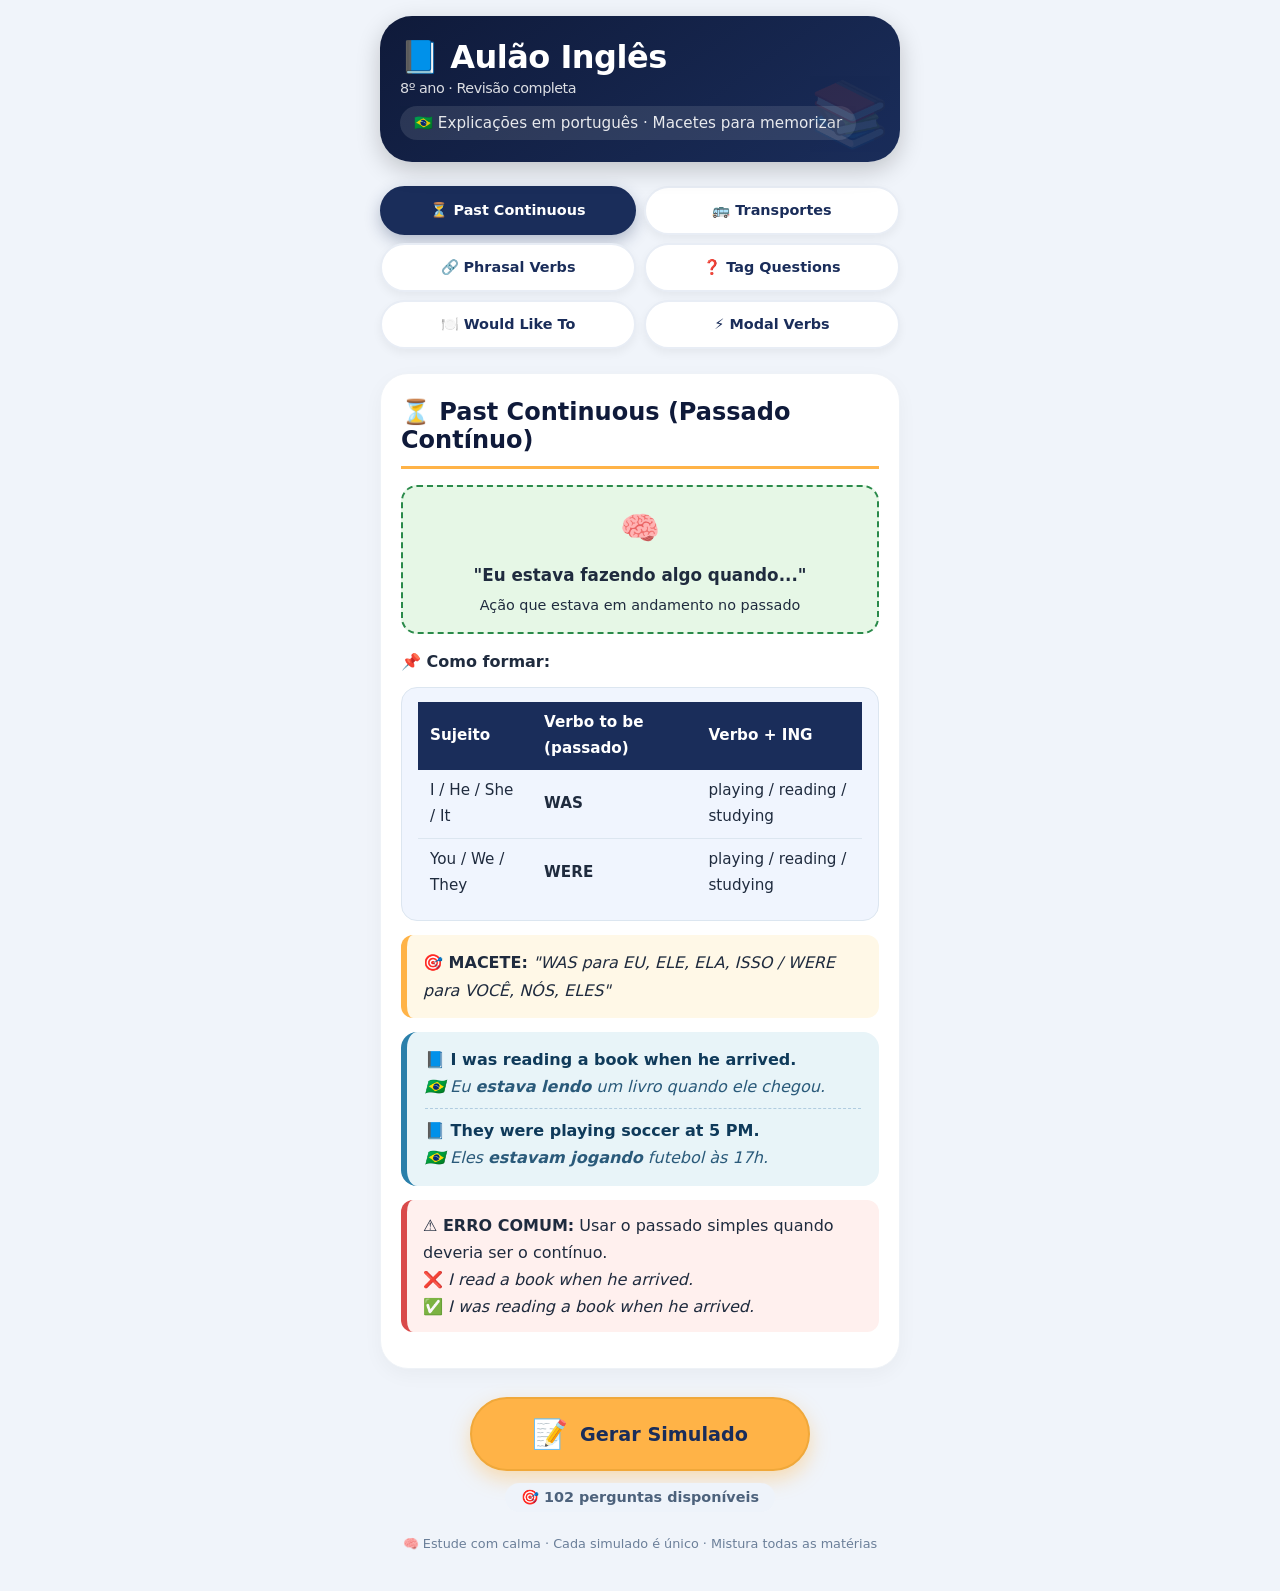
==== index.html @ 9190645a "Rename Ingles.html to index.html" ====
<!DOCTYPE html>
<html lang="pt-BR">
<head>
    <meta charset="UTF-8">
    <meta name="viewport" content="width=device-width, initial-scale=1.0, maximum-scale=1.0, user-scalable=yes">
    <title>Aulão Inglês · 8º ano</title>
    <style>
        * {
            margin: 0;
            padding: 0;
            box-sizing: border-box;
            font-family: system-ui, -apple-system, 'Segoe UI', Roboto, sans-serif;
        }

        body {
            background: #f0f4fa;
            min-height: 100vh;
            padding: 16px 12px 40px;
            display: flex;
            flex-direction: column;
            align-items: center;
        }

        .container {
            max-width: 520px;
            width: 100%;
            margin: 0 auto;
        }

        .header {
            background: linear-gradient(145deg, #0f1a3a, #1a2d5a);
            color: white;
            padding: 22px 20px;
            border-radius: 32px;
            margin-bottom: 24px;
            box-shadow: 0 8px 24px rgba(0, 0, 0, 0.2);
            position: relative;
            overflow: hidden;
        }

        .header::after {
            content: "📚";
            position: absolute;
            right: 10px;
            bottom: 10px;
            font-size: 4rem;
            opacity: 0.1;
        }

        .header h1 {
            font-size: 2rem;
            font-weight: 800;
            letter-spacing: -0.5px;
            line-height: 1.2;
        }

        .header h1 small {
            font-size: 0.9rem;
            font-weight: 400;
            opacity: 0.85;
            display: block;
            margin-top: 4px;
        }

        .header .subtitle {
            margin-top: 8px;
            font-size: 0.95rem;
            opacity: 0.9;
            background: rgba(255, 255, 255, 0.12);
            padding: 8px 14px;
            border-radius: 40px;
            display: inline-block;
        }

        .materias-grid {
            display: flex;
            flex-wrap: wrap;
            gap: 8px;
            margin-bottom: 24px;
            justify-content: center;
        }

        .btn-materia {
            flex: 1 0 calc(50% - 8px);
            min-width: 120px;
            background: white;
            border: none;
            border-radius: 60px;
            padding: 14px 10px;
            font-weight: 700;
            font-size: 0.9rem;
            color: #1a2d5a;
            box-shadow: 0 4px 10px rgba(0, 0, 0, 0.05);
            transition: all 0.2s ease;
            border: 2px solid #e8edf5;
            display: flex;
            align-items: center;
            justify-content: center;
            gap: 8px;
            cursor: pointer;
            background: #ffffff;
        }

        .btn-materia:active {
            transform: scale(0.95);
        }

        .btn-materia.ativo {
            background: #1a2d5a;
            color: white;
            border-color: #1a2d5a;
            box-shadow: 0 6px 16px rgba(26, 45, 90, 0.3);
        }

        .explicacao-box {
            background: white;
            border-radius: 28px;
            padding: 24px 20px;
            margin-bottom: 28px;
            box-shadow: 0 6px 20px rgba(0, 0, 0, 0.04);
            border: 1px solid #eef2f7;
            min-height: 200px;
        }

        .explicacao-box h2 {
            font-size: 1.5rem;
            color: #0f1a3a;
            margin-bottom: 16px;
            display: flex;
            align-items: center;
            gap: 10px;
            border-bottom: 3px solid #ffb347;
            padding-bottom: 12px;
        }

        .explicacao-box .conteudo {
            font-size: 1rem;
            line-height: 1.7;
            color: #1f2b3e;
        }

        .explicacao-box .conteudo p {
            margin-bottom: 12px;
        }

        .dica-macet {
            background: #fff8e7;
            border-left: 6px solid #ffb347;
            padding: 14px 16px;
            border-radius: 12px;
            margin: 14px 0;
        }

        .tabela-regra {
            background: #f0f5fe;
            border-radius: 16px;
            padding: 14px 16px;
            margin: 12px 0;
            border: 1px solid #dce6f0;
            overflow-x: auto;
        }

        .tabela-regra table {
            width: 100%;
            border-collapse: collapse;
            font-size: 0.95rem;
        }

        .tabela-regra th {
            background: #1a2d5a;
            color: white;
            padding: 8px 12px;
            text-align: left;
        }

        .tabela-regra td {
            padding: 8px 12px;
            border-bottom: 1px solid #dce6f0;
        }

        .tabela-regra tr:last-child td {
            border-bottom: none;
        }

        .exemplo-box {
            background: #e8f4f8;
            border-radius: 16px;
            padding: 14px 18px;
            margin: 14px 0;
            border-left: 6px solid #2a7faa;
        }

        .exemplo-box .en {
            font-weight: 700;
            color: #0f3a5a;
        }

        .exemplo-box .pt {
            color: #2a5a7a;
            font-style: italic;
        }

        .erro-comum {
            background: #fff0ee;
            border-left: 6px solid #d94a4a;
            padding: 12px 16px;
            border-radius: 12px;
            margin: 12px 0;
        }

        .macete-box {
            background: #e6f7e6;
            border-radius: 16px;
            padding: 14px 18px;
            margin: 14px 0;
            border: 2px dashed #2a8a4a;
            text-align: center;
            font-size: 1.05rem;
        }

        .macete-box .emoji-grande {
            font-size: 2rem;
            display: block;
            margin-bottom: 6px;
        }

        .cores-destaque {
            display: flex;
            flex-wrap: wrap;
            gap: 8px;
            margin: 10px 0;
        }

        .cores-destaque span {
            padding: 4px 14px;
            border-radius: 30px;
            font-weight: 600;
            font-size: 0.9rem;
        }

        .cor-verde {
            background: #d4edda;
            color: #155724;
        }
        .cor-azul {
            background: #cce5ff;
            color: #004085;
        }
        .cor-amarelo {
            background: #fff3cd;
            color: #856404;
        }
        .cor-vermelho {
            background: #f8d7da;
            color: #721c24;
        }
        .cor-roxo {
            background: #e8d4f8;
            color: #5a2a7a;
        }

        .simulado-area {
            display: flex;
            flex-direction: column;
            align-items: center;
            gap: 12px;
            margin: 12px 0 20px;
        }

        .btn-simulado {
            background: #ffb347;
            border: none;
            border-radius: 60px;
            padding: 18px 28px;
            font-weight: 800;
            font-size: 1.2rem;
            color: #1a2d5a;
            box-shadow: 0 8px 20px rgba(255, 179, 71, 0.4);
            width: 100%;
            max-width: 340px;
            display: flex;
            align-items: center;
            justify-content: center;
            gap: 12px;
            transition: 0.15s;
            cursor: pointer;
            border: 2px solid #f0a83a;
        }

        .btn-simulado:active {
            transform: scale(0.95);
        }

        .btn-simulado span {
            font-size: 1.8rem;
        }

        .contador-simulado {
            text-align: center;
            font-size: 0.9rem;
            color: #4d627c;
            background: #eef3fa;
            padding: 6px 16px;
            border-radius: 30px;
            display: inline-block;
            font-weight: 600;
        }

        .simulado-container {
            background: white;
            border-radius: 28px;
            padding: 18px 16px;
            margin: 18px 0 10px;
            border: 1px solid #e4ebf3;
            box-shadow: 0 4px 16px rgba(0, 0, 0, 0.03);
        }

        .pergunta-item {
            padding: 16px 0;
            border-bottom: 1px solid #edf2f8;
        }

        .pergunta-item:last-child {
            border-bottom: none;
        }

        .pergunta-texto {
            font-weight: 700;
            color: #0f1a3a;
            margin-bottom: 10px;
            font-size: 1.05rem;
        }

        .pergunta-texto .tag-materia {
            font-size: 0.7rem;
            background: #e8edf5;
            padding: 2px 10px;
            border-radius: 20px;
            font-weight: 600;
            color: #4d627c;
            margin-left: 8px;
        }

        .opcoes {
            display: flex;
            flex-direction: column;
            gap: 6px;
            padding-left: 4px;
        }

        .opcao {
            display: flex;
            align-items: baseline;
            gap: 10px;
            font-size: 0.95rem;
            color: #1f314a;
            padding: 8px 12px;
            border-radius: 30px;
            background: #f8faff;
            border: 1px solid #eef2f7;
            transition: all 0.2s ease;
            cursor: pointer;
        }

        .opcao:hover {
            background: #eef3fa;
        }

        .opcao input[type="radio"] {
            accent-color: #1a2d5a;
            width: 18px;
            height: 18px;
            flex-shrink: 0;
            margin-top: 2px;
            cursor: pointer;
        }

        /* CORES DE FEEDBACK */
        .opcao.correta {
            background: #d4edda !important;
            border-color: #28a745 !important;
            border-width: 2px;
        }

        .opcao.errada {
            background: #f8d7da !important;
            border-color: #dc3545 !important;
            border-width: 2px;
        }

        .opcao.mostrar-correta {
            background: #d4edda !important;
            border-color: #28a745 !important;
            border-width: 2px;
        }

        .resultado-box {
            background: #f8f9fa;
            border-radius: 16px;
            padding: 16px 20px;
            margin: 16px 0 8px;
            text-align: center;
            border: 2px solid #dee2e6;
        }

        .resultado-box .nota {
            font-size: 2.2rem;
            font-weight: 800;
            color: #1a2d5a;
        }

        .resultado-box .mensagem {
            font-size: 1.1rem;
            margin-top: 6px;
            font-weight: 600;
        }

        .resultado-box .mensagem.muito-bom {
            color: #28a745;
        }
        .resultado-box .mensagem.bom {
            color: #17a2b8;
        }
        .resultado-box .mensagem.regular {
            color: #ffc107;
        }
        .resultado-box .mensagem.ruim {
            color: #dc3545;
        }

        .btn-corrigir {
            background: #28a745;
            border: none;
            color: white;
            padding: 14px 18px;
            border-radius: 40px;
            font-weight: 700;
            margin: 8px 0;
            width: 100%;
            cursor: pointer;
            transition: 0.15s;
            font-size: 1rem;
        }

        .btn-corrigir:active {
            opacity: 0.7;
            transform: scale(0.97);
        }

        .gabarito-btn {
            background: #1a2d5a;
            border: none;
            color: white;
            padding: 14px 18px;
            border-radius: 40px;
            font-weight: 700;
            margin: 12px 0 8px;
            width: 100%;
            cursor: pointer;
            transition: 0.15s;
            font-size: 1rem;
        }

        .gabarito-btn:active {
            opacity: 0.7;
            transform: scale(0.97);
        }

        .gabarito-btn.secundario {
            background: #6b7f99;
        }

        .footer {
            margin-top: 24px;
            font-size: 0.8rem;
            color: #6b7f99;
            text-align: center;
        }

        .hide {
            display: none;
        }

        @media (max-width: 420px) {
            .btn-materia {
                font-size: 0.8rem;
                padding: 12px 6px;
                min-width: 100px;
            }
            .header h1 {
                font-size: 1.6rem;
            }
            .explicacao-box {
                padding: 18px 14px;
            }
            .resultado-box .nota {
                font-size: 1.8rem;
            }
        }
    </style>
</head>
<body>
    <div class="container">

        <div class="header">
            <h1>📘 Aulão Inglês <small>8º ano · Revisão completa</small></h1>
            <div class="subtitle">🇧🇷 Explicações em português · Macetes para memorizar</div>
        </div>

        <div class="materias-grid" id="materiasGrid">
            <button class="btn-materia" data-materia="past">⏳ Past Continuous</button>
            <button class="btn-materia" data-materia="transport">🚌 Transportes</button>
            <button class="btn-materia" data-materia="phrasal">🔗 Phrasal Verbs</button>
            <button class="btn-materia" data-materia="tag">❓ Tag Questions</button>
            <button class="btn-materia" data-materia="would">🍽️ Would Like To</button>
            <button class="btn-materia" data-materia="modal">⚡ Modal Verbs</button>
        </div>

        <div class="explicacao-box" id="explicacaoBox">
            <h2 id="explicacaoTitulo">📖 Escolha um tópico</h2>
            <div class="conteudo" id="explicacaoConteudo">
                <p style="text-align: center; color: #4d627c; font-size: 1.1rem;">
                    👆 Clique em qualquer matéria acima<br>
                    para ver a explicação completa com <strong>macetes</strong>!
                </p>
                <div style="text-align: center; margin-top: 12px; font-size: 2.5rem;">🧠</div>
                <p style="text-align: center; color: #6b7f99; margin-top: 8px;">
                    Depois, role para baixo e faça os simulados
                </p>
            </div>
        </div>

        <div class="simulado-area">
            <button class="btn-simulado" id="gerarSimuladoBtn"><span>📝</span> Gerar Simulado</button>
            <span class="contador-simulado" id="contadorSimulado">🎯 Carregando perguntas...</span>
        </div>

        <div id="simuladoContainer" class="simulado-container hide">
            <div id="simuladoRender"></div>
            <button class="btn-corrigir" id="corrigirBtn">🔍 Corrigir Simulado</button>
            <button class="gabarito-btn secundario" id="novoSimuladoBtn">🔄 Novo simulado</button>
        </div>

        <div class="footer">🧠 Estude com calma · Cada simulado é único · Mistura todas as matérias</div>
    </div>

    <script>
        // ============================================================
        // BANCO DE PERGUNTAS
        // ============================================================
        var todasPerguntas = [];

        function adicionarPerguntas(lista, materia) {
            for (var i = 0; i < lista.length; i++) {
                todasPerguntas.push({
                    p: lista[i].p,
                    o: lista[i].o,
                    c: lista[i].c,
                    m: materia
                });
            }
        }

        var pastBase = [
            { p: 'I ___ (read) a book when he arrived.', o: ['was reading', 'were reading', 'read', 'am reading'], c: 0 },
            { p: 'They ___ (play) soccer at 5 PM yesterday.', o: ['was playing', 'were playing', 'played', 'play'], c: 1 },
            { p: 'She ___ (study) for the test all night.', o: ['was studying', 'were studying', 'studied', 'study'], c: 0 },
            { p: 'We ___ (watch) TV when the power went out.', o: ['was watching', 'were watching', 'watched', 'watch'],
            c: 1 },
            { p: 'He ___ (work) on his project at 10 AM.', o: ['was working', 'were working', 'worked', 'work'], c: 0 },
            { p: 'The kids ___ (sleep) when I called.', o: ['was sleeping', 'were sleeping', 'slept', 'sleep'], c: 1 },
            { p: 'It ___ (rain) heavily this morning.', o: ['was raining', 'were raining', 'rained', 'rain'], c: 0 },
            { p: 'My parents ___ (cook) dinner when I arrived.', o: ['was cooking', 'were cooking', 'cooked', 'cook'],
            c: 1 },
            { p: 'The teacher ___ (explain) the rule when the bell rang.', o: ['was explaining', 'were explaining',
                    'explained', 'explain'
                ], c: 0 },
            { p: 'I ___ (not do) my homework when you called.', o: ['was not doing', 'were not doing', 'did not do',
                    'do not'
                ], c: 0 },
            { p: 'They ___ (travel) to London in 2019?', o: ['Was they travelling', 'Were they travelling',
                    'Did they travel', 'Do they travel'
                ], c: 1 },
            { p: 'He ___ (run) in the park when he fell.', o: ['was running', 'were running', 'ran', 'run'], c: 0 },
            { p: 'We ___ (wait) for the bus when it started to rain.', o: ['was waiting', 'were waiting', 'waited',
                    'wait'
                ], c: 1 },
            { p: 'I ___ (make) lunch when the phone rang.', o: ['was making', 'were making', 'made', 'make'], c: 0 },
            { p: 'The birds ___ (sing) outside my window.', o: ['was singing', 'were singing', 'sang', 'sing'], c: 1 }
        ];

        var transportBase = [
            { p: 'Which means of transport travels on rails?', o: ['Bus', 'Train', 'Bicycle', 'Car'], c: 1 },
            { p: 'You can take a ___ to cross the river.', o: ['ferry', 'plane', 'taxi', 'subway'], c: 0 },
            { p: 'The fastest way to travel between countries is by ___.', o: ['ship', 'plane', 'bus', 'car'], c: 1 },
            { p: 'A ___ has two wheels and you pedal it.', o: ['motorcycle', 'bicycle', 'scooter', 'skateboard'], c: 1 },
            { p: 'In big cities, people often use the ___ to avoid traffic.', o: ['subway', 'bicycle', 'taxi', 'bus'],
            c: 0 },
            { p: 'A large ship that carries passengers is called a ___.', o: ['ferry', 'cruise ship', 'boat', 'yacht'],
            c: 1 },
            { p: 'You need a ticket to ride the ___.', o: ['bicycle', 'train', 'skateboard', 'walk'], c: 1 },
            { p: 'The ___ is used for short distances in the city.', o: ['taxi', 'plane', 'train', 'ship'], c: 0 },
            { p: 'Which of these is a means of air transport?', o: ['Helicopter', 'Subway', 'Ship', 'Truck'], c: 0 },
            { p: 'A vehicle that carries many people and follows a route is a ___.', o: ['taxi', 'bus', 'bicycle', 'car'],
            c: 1 }
        ];

        var phrasalBase = [
            { p: 'What does "turn on" mean?', o: ['Ligar', 'Desligar', 'Aumentar', 'Diminuir'], c: 0 },
            { p: 'To "give up" means to ___.', o: ['continuar', 'desistir', 'entregar', 'levantar'], c: 1 },
            { p: 'If you "look after" someone, you ___.', o: ['procurar', 'cuidar', 'encontrar', 'ignorar'], c: 1 },
            { p: '"Put off" means to ___.', o: ['colocar em', 'adiar', 'apagar', 'vestir'], c: 1 },
            { p: 'What is the meaning of "pick up"?', o: ['pegar', 'deixar', 'escolher', 'levantar'], c: 0 },
            { p: '"Run out of" means to ___.', o: ['esgotar', 'correr', 'sair', 'encontrar'], c: 0 },
            { p: 'To "find out" something is to ___.', o: ['descobrir', 'perder', 'esquecer', 'procurar'], c: 0 },
            { p: '"Get along" means to ___.', o: ['se dar bem', 'viajar', 'chegar', 'sair'], c: 0 },
            { p: 'What does "take off" mean?', o: ['decolar', 'tirar', 'colocar', 'descer'], c: 0 },
            { p: '"Break down" refers to a machine that ___.', o: ['quebra', 'funciona', 'liga', 'acelera'], c: 0 }
        ];

        var tagBase = [
            { p: 'You are a student, ___?', o: ['arent you', 'are you', 'dont you', 'do you'], c: 0 },
            { p: 'She can swim, ___?', o: ['can she', 'cant she', 'does she', 'doesnt she'], c: 1 },
            { p: 'They will come, ___?', o: ['will they', 'wont they', 'dont they', 'do they'], c: 1 },
            { p: 'Its raining, ___?', o: ['is it', 'isnt it', 'does it', 'doesnt it'], c: 1 },
            { p: 'You dont eat meat, ___?', o: ['dont you', 'do you', 'are you', 'arent you'], c: 1 },
            { p: 'We had a test, ___?', o: ['didnt we', 'did we', 'had we', 'hadnt we'], c: 0 },
            { p: 'He speaks English, ___?', o: ['does he', 'doesnt he', 'is he', 'isnt he'], c: 1 },
            { p: 'You were at home, ___?', o: ['werent you', 'were you', 'did you', 'didnt you'], c: 0 },
            { p: 'I am late, ___?', o: ['arent I', 'am I', 'am not I', 'are I'], c: 0 },
            { p: 'She has a car, ___?', o: ['has she', 'hasnt she', 'does she', 'doesnt she'], c: 3 }
        ];

        var wouldBase = [
            { p: 'I ___ like to visit Paris.', o: ['would', 'will', 'should', 'could'], c: 0 },
            { p: 'What ___ you like to drink?', o: ['would', 'will', 'do', 'can'], c: 0 },
            { p: 'She ___ like to become a doctor.', o: ['would', 'will', 'can', 'may'], c: 0 },
            { p: 'We ___ like to order pizza.', o: ['would', 'will', 'should', 'might'], c: 0 },
            { p: '___ you like to join us?', o: ['Would', 'Will', 'Can', 'Do'], c: 0 },
            { p: 'They ___ like to live near the beach.', o: ['would', 'will', 'could', 'shall'], c: 0 },
            { p: 'He ___ like to buy a new phone.', o: ['would', 'will', 'must', 'might'], c: 0 },
            { p: 'I ___ like to thank you for your help.', o: ['would', 'will', 'can', 'should'], c: 0 },
            { p: '___ you like some coffee?', o: ['Would', 'Will', 'Can', 'May'], c: 0 },
            { p: 'My parents ___ like to travel more.', o: ['would', 'will', 'could', 'might'], c: 0 }
        ];

        var modalBase = [
            { p: 'You ___ wear a seatbelt. (obrigacao)', o: ['must', 'can', 'may', 'could'], c: 0 },
            { p: 'She ___ play the piano very well. (habilidade)', o: ['can', 'must', 'should', 'may'], c: 0 },
            { p: '___ I open the window? (permissao)', o: ['May', 'Must', 'Should', 'Will'], c: 0 },
            { p: 'You ___ not smoke here. (proibicao)', o: ['must', 'may', 'can', 'could'], c: 0 },
            { p: 'He ___ arrive late. (possibilidade)', o: ['might', 'must', 'should', 'will'], c: 0 },
            { p: 'We ___ study more for the test. (conselho)', o: ['should', 'must', 'can', 'may'], c: 0 },
            { p: '___ you help me with this? (pedido)', o: ['Could', 'Must', 'Should', 'Will'], c: 0 },
            { p: 'It ___ rain later. (possibilidade)', o: ['may', 'must', 'should', 'will'], c: 0 },
            { p: 'You ___ finish your homework. (obrigacao)', o: ['must', 'can', 'may', 'could'], c: 0 },
            { p: 'They ___ speak three languages. (habilidade)', o: ['can', 'must', 'should', 'may'], c: 0 }
        ];

        adicionarPerguntas(pastBase, 'past');
        adicionarPerguntas(transportBase, 'transport');
        adicionarPerguntas(phrasalBase, 'phrasal');
        adicionarPerguntas(tagBase, 'tag');
        adicionarPerguntas(wouldBase, 'would');
        adicionarPerguntas(modalBase, 'modal');

        // Expande para 500
        var baseSize = todasPerguntas.length;
        var attempts = 0;
        var maxAttempts = 10000;

        function gerarVariacao(pergunta) {
            var sujeitos = ['I', 'You', 'He', 'She', 'We', 'They'];
            var novoTexto = pergunta.p;
            for (var i = 0; i < sujeitos.length; i++) {
                if (novoTexto.indexOf(sujeitos[i] + ' ') === 0) {
                    var novoIndice = (i + 1) % sujeitos.length;
                    novoTexto = novoTexto.replace(sujeitos[i] + ' ', sujeitos[novoIndice] + ' ');
                    break;
                }
            }
            if (novoTexto === pergunta.p) {
                if (pergunta.p.indexOf('You ') === 0) {
                    novoTexto = pergunta.p.replace('You ', 'I ');
                } else if (pergunta.p.indexOf('I ') === 0) {
                    novoTexto = pergunta.p.replace('I ', 'You ');
                } else if (pergunta.p.indexOf('She ') === 0) {
                    novoTexto = pergunta.p.replace('She ', 'He ');
                } else if (pergunta.p.indexOf('He ') === 0) {
                    novoTexto = pergunta.p.replace('He ', 'She ');
                }
            }
            return {
                p: novoTexto,
                o: pergunta.o.slice(),
                c: pergunta.c,
                m: pergunta.m
            };
        }

        while (todasPerguntas.length < 500 && attempts < maxAttempts) {
            attempts++;
            var idx = Math.floor(Math.random() * baseSize);
            var original = todasPerguntas[idx];
            var variacao = gerarVariacao(original);
            var existe = false;
            for (var j = 0; j < todasPerguntas.length; j++) {
                if (todasPerguntas[j].p === variacao.p && todasPerguntas[j].m === variacao.m) {
                    existe = true;
                    break;
                }
            }
            if (!existe && variacao.p !== original.p) {
                todasPerguntas.push(variacao);
            }
        }

        var extras = [
            { p: 'What is the past continuous of "eat"?', o: ['was eating', 'were eating', 'ate', 'eaten'], c: 0,
            m: 'past' },
            { p: 'Which is a phrasal verb?', o: ['turn off', 'run fast', 'jump high', 'eat slowly'], c: 0,
            m: 'phrasal' },
            { p: 'Tag question: You like pizza, ___?', o: ['dont you', 'do you', 'arent you', 'are you'], c: 0,
            m: 'tag' }
        ];
        for (var k = 0; k < extras.length && todasPerguntas.length < 500; k++) {
            var existe = false;
            for (var l = 0; l < todasPerguntas.length; l++) {
                if (todasPerguntas[l].p === extras[k].p) { existe = true; break; }
            }
            if (!existe) {
                todasPerguntas.push(extras[k]);
            }
        }

        // ============================================================
        // EXPLICAÇÕES
        // ============================================================
        var explicacoes = {
            past: {
                titulo: '⏳ Past Continuous (Passado Contínuo)',
                html: '<div class="macete-box"><span class="emoji-grande">🧠</span><strong>"Eu estava fazendo algo quando..."</strong><br><span style="font-size:0.9rem;">Ação que estava em andamento no passado</span></div><p><strong>📌 Como formar:</strong></p><div class="tabela-regra"><table><tr><th>Sujeito</th><th>Verbo to be (passado)</th><th>Verbo + ING</th></tr><tr><td>I / He / She / It</td><td><strong>WAS</strong></td><td>playing / reading / studying</td></tr><tr><td>You / We / They</td><td><strong>WERE</strong></td><td>playing / reading / studying</td></tr></table></div><div class="dica-macet"><strong>🎯 MACETE:</strong> <em>"WAS para EU, ELE, ELA, ISSO / WERE para VOCÊ, NÓS, ELES"</em></div><div class="exemplo-box"><div class="en">📘 I <strong>was reading</strong> a book when he arrived.</div><div class="pt">🇧🇷 Eu <strong>estava lendo</strong> um livro quando ele chegou.</div><hr style="margin:8px 0;border:0;border-top:1px dashed #b0cce0;"><div class="en">📘 They <strong>were playing</strong> soccer at 5 PM.</div><div class="pt">🇧🇷 Eles <strong>estavam jogando</strong> futebol às 17h.</div></div><div class="erro-comum"><strong>⚠️ ERRO COMUM:</strong> Usar o passado simples quando deveria ser o contínuo.<br>❌ <em>I read a book when he arrived.</em><br>✅ <em>I was reading a book when he arrived.</em></div>'
            },
            transport: {
                titulo: '🚌 Meios de Transporte',
                html: '<div class="macete-box"><span class="emoji-grande">🧠</span><strong>"Como você vai?"</strong><br><span style="font-size:0.9rem;">Use <strong>BY</strong> + meio de transporte</span></div><div class="tabela-regra"><table><tr><th>Português</th><th>Inglês</th><th>Exemplo</th></tr><tr><td>ônibus</td><td><strong>bus</strong></td><td>I go to school <strong>by bus</strong>.</td></tr><tr><td>trem</td><td><strong>train</strong></td><td>We travel <strong>by train</strong>.</td></tr><tr><td>avião</td><td><strong>plane</strong></td><td>She goes <strong>by plane</strong>.</td></tr><tr><td>metrô</td><td><strong>subway</strong></td><td>They take the <strong>subway</strong>.</td></tr></table></div><div class="dica-macet"><strong>🎯 MACETE:</strong> <em>"BY + transporte SEM artigo"</em><br>✅ by car · by bus · by plane · by train</div>'
            },
            phrasal: {
                titulo: '🔗 Phrasal Verbs',
                html: '<div class="macete-box"><span class="emoji-grande">🧠</span><strong>"Verbo + preposição = novo significado"</strong></div><div class="tabela-regra"><table><tr><th>Phrasal Verb</th><th>Significado</th></tr><tr><td><strong>turn on</strong></td><td>ligar</td></tr><tr><td><strong>give up</strong></td><td>desistir</td></tr><tr><td><strong>look after</strong></td><td>cuidar</td></tr><tr><td><strong>put off</strong></td><td>adiar</td></tr><tr><td><strong>pick up</strong></td><td>pegar / buscar</td></tr><tr><td><strong>run out of</strong></td><td>acabar</td></tr><tr><td><strong>find out</strong></td><td>descobrir</td></tr><tr><td><strong>take off</strong></td><td>decolar</td></tr></table></div>'
            },
            tag: {
                titulo: '❓ Tag Questions',
                html: '<div class="macete-box"><span class="emoji-grande">🧠</span><strong>"Não é mesmo?"</strong></div><div class="tabela-regra"><table><tr><th>Frase</th><th>Tag</th><th>Exemplo</th></tr><tr><td>Positiva</td><td>Negativa</td><td>You are a student, <strong>arent you?</strong></td></tr><tr><td>Negativa</td><td>Positiva</td><td>You arent a student, <strong>are you?</strong></td></tr></table></div><div class="dica-macet"><strong>🎯 MACETE:</strong> <em>"Positivo + negativo = pergunta; Negativo + positivo = pergunta"</em></div>'
            },
            would: {
                titulo: '🍽️ Would Like To',
                html: '<div class="macete-box"><span class="emoji-grande">🧠</span><strong>"Gostaria de..." (forma educada)</strong></div><div class="tabela-regra"><table><tr><th>Sujeito</th><th>Would like</th><th>To + verbo</th></tr><tr><td>I / You / She / We / They</td><td><strong>would like</strong></td><td>to visit / to eat / to go</td></tr></table></div><div class="exemplo-box"><div class="en">📘 I <strong>would like to</strong> visit Paris.</div><div class="pt">🇧🇷 Eu <strong>gostaria de</strong> visitar Paris.</div></div><div class="erro-comum"><strong>⚠️ ERRO COMUM:</strong> Esquecer o <em>to</em>.<br>❌ <em>I would like visit Paris.</em><br>✅ <em>I would like <strong>to</strong> visit Paris.</em></div>'
            },
            modal: {
                titulo: '⚡ Modal Verbs',
                html: '<div class="macete-box"><span class="emoji-grande">🧠</span><strong>"Verbos que dão tom à frase"</strong></div><div class="tabela-regra"><table><tr><th>Modal</th><th>Significado</th><th>Exemplo</th></tr><tr><td><strong>CAN</strong></td><td>habilidade</td><td>I <strong>can</strong> swim.</td></tr><tr><td><strong>COULD</strong></td><td>pedido educado</td><td><strong>Could</strong> you help me?</td></tr><tr><td><strong>MAY</strong></td><td>permissão</td><td><strong>May</strong> I come in?</td></tr><tr><td><strong>MUST</strong></td><td>obrigação</td><td>You <strong>must</strong> study.</td></tr><tr><td><strong>SHOULD</strong></td><td>conselho</td><td>You <strong>should</strong> eat well.</td></tr></table></div><div class="dica-macet"><strong>🎯 MACETE:</strong> <em>"CAN = consigo, MUST = tenho que, SHOULD = deveria"</em></div><div class="erro-comum"><strong>⚠️ ERRO COMUM:</strong> Usar <em>to</em> depois do modal.<br>❌ <em>She can to play.</em><br>✅ <em>She can play.</em></div>'
            }
        };

        // ============================================================
        // UI
        // ============================================================
        var explicacaoTitulo = document.getElementById('explicacaoTitulo');
        var explicacaoConteudo = document.getElementById('explicacaoConteudo');
        var materiasBtns = document.querySelectorAll('.btn-materia');
        var simuladoContainer = document.getElementById('simuladoContainer');
        var simuladoRender = document.getElementById('simuladoRender');
        var contador = document.getElementById('contadorSimulado');
        var corrigirBtn = document.getElementById('corrigirBtn');

        // MATÉRIAS
        for (var i = 0; i < materiasBtns.length; i++) {
            (function(idx) {
                var btn = materiasBtns[idx];
                btn.addEventListener('click', function() {
                    var materia = this.getAttribute('data-materia');
                    for (var j = 0; j < materiasBtns.length; j++) {
                        materiasBtns[j].classList.remove('ativo');
                    }
                    this.classList.add('ativo');
                    if (explicacoes[materia]) {
                        explicacaoTitulo.textContent = explicacoes[materia].titulo;
                        explicacaoConteudo.innerHTML = explicacoes[materia].html;
                    }
                    document.getElementById('explicacaoBox').scrollIntoView({ behavior: 'smooth', block: 'start' });
                });
            })(i);
        }

        // ============================================================
        // SIMULADO
        // ============================================================
        var perguntasAtuais = [];

        function gerarSimuladoMisturado() {
            var porMateria = {
                past: [],
                transport: [],
                phrasal: [],
                tag: [],
                would: [],
                modal: []
            };

            for (var i = 0; i < todasPerguntas.length; i++) {
                var q = todasPerguntas[i];
                if (porMateria[q.m]) {
                    porMateria[q.m].push(q);
                }
            }

            var selecionadas = [];
            var materiasKeys = ['past', 'transport', 'phrasal', 'tag', 'would', 'modal'];

            for (var j = 0; j < materiasKeys.length; j++) {
                var lista = porMateria[materiasKeys[j]];
                if (lista && lista.length > 0) {
                    var shuffled = lista.slice();
                    for (var k = shuffled.length - 1; k > 0; k--) {
                        var r = Math.floor(Math.random() * (k + 1));
                        var temp = shuffled[k];
                        shuffled[k] = shuffled[r];
                        shuffled[r] = temp;
                    }
                    var qtd = Math.floor(Math.random() * 2) + 3;
                    if (qtd > shuffled.length) qtd = shuffled.length;
                    for (var l = 0; l < qtd; l++) {
                        selecionadas.push(shuffled[l]);
                    }
                }
            }

            while (selecionadas.length < 20) {
                var restantes = [];
                for (var m = 0; m < todasPerguntas.length; m++) {
                    var encontrado = false;
                    for (var n = 0; n < selecionadas.length; n++) {
                        if (selecionadas[n] === todasPerguntas[m]) {
                            encontrado = true;
                            break;
                        }
                    }
                    if (!encontrado) restantes.push(todasPerguntas[m]);
                }
                if (restantes.length === 0) break;
                var rand = Math.floor(Math.random() * restantes.length);
                selecionadas.push(restantes[rand]);
            }

            for (var o = selecionadas.length - 1; o > 0; o--) {
                var r2 = Math.floor(Math.random() * (o + 1));
                var temp2 = selecionadas[o];
                selecionadas[o] = selecionadas[r2];
                selecionadas[r2] = temp2;
            }

            return selecionadas.slice(0, 20);
        }

        function renderizarSimulado(perguntas) {
            perguntasAtuais = perguntas;
            var html = '<div style="margin-bottom:12px;display:flex;justify-content:space-between;align-items:center;flex-wrap:wrap;">';
            html += '<span style="font-weight:700;font-size:1.1rem;">📌 Simulado · 20 perguntas</span>';
            html += '<span style="font-size:0.8rem;background:#eef3fa;padding:4px 12px;border-radius:20px;">📚 Todas as matérias</span>';
            html += '</div>';

            for (var i = 0; i < perguntas.length; i++) {
                var p = perguntas[i];
                var letras = ['A', 'B', 'C', 'D'];
                var nomeMateria = {
                    past: 'Past Continuous',
                    transport: 'Transportes',
                    phrasal: 'Phrasal Verbs',
                    tag: 'Tag Questions',
                    would: 'Would Like To',
                    modal: 'Modal Verbs'
                };
                var materiaLabel = nomeMateria[p.m] || p.m;
                html += '<div class="pergunta-item" data-pergunta="' + i + '">';
                html += '<div class="pergunta-texto">' + (i + 1) + '. ' + p.p + ' <span class="tag-materia">' + materiaLabel +
                    '</span></div>';
                html += '<div class="opcoes" id="opcoes-' + i + '">';
                for (var j = 0; j < p.o.length; j++) {
                    html += '<label class="opcao" id="opcao-' + i + '-' + j + '">';
                    html += '<input type="radio" name="q' + i + '" value="' + j + '"> ';
                    html += letras[j] + '. ' + p.o[j];
                    html += '</label>';
                }
                html += '</div>';
                html += '</div>';
            }

            simuladoRender.innerHTML = html;
            simuladoContainer.classList.remove('hide');

            // Remove resultado anterior se existir
            var resultadoAntigo = document.querySelector('.resultado-box');
            if (resultadoAntigo) resultadoAntigo.remove();

            // Mostra o botão corrigir
            corrigirBtn.style.display = 'block';
            corrigirBtn.textContent = '🔍 Corrigir Simulado';
        }

        // ============================================================
        // CORREÇÃO AUTOMÁTICA
        // ============================================================
        function corrigirSimulado() {
            var acertos = 0;
            var total = perguntasAtuais.length;

            for (var i = 0; i < total; i++) {
                var opcoes = document.querySelectorAll('#opcoes-' + i + ' .opcao');
                var selecionado = document.querySelector('input[name="q' + i + '"]:checked');
                var correta = perguntasAtuais[i].c;

                // Remove classes anteriores
                for (var j = 0; j < opcoes.length; j++) {
                    opcoes[j].classList.remove('correta', 'errada', 'mostrar-correta');
                }

                if (selecionado) {
                    var escolha = parseInt(selecionado.value);
                    if (escolha === correta) {
                        // ACERTOU - marca só a correta em verde
                        opcoes[correta].classList.add('correta');
                        acertos++;
                    } else {
                        // ERROU - marca a escolhida em vermelho e a correta em verde
                        opcoes[escolha].classList.add('errada');
                        opcoes[correta].classList.add('mostrar-correta');
                    }
                } else {
                    // NÃO RESPONDEU - mostra a correta em verde
                    opcoes[correta].classList.add('mostrar-correta');
                }
            }

            // Mostra resultado
            var resultadoHtml = '<div class="resultado-box">';
            resultadoHtml += '<div class="nota">' + acertos + '/' + total + '</div>';

            var percentual = (acertos / total) * 100;
            var mensagem = '';
            var classe = '';

            if (percentual >= 90) {
                mensagem = '🌟 Excelente! Você é um gênio do inglês!';
                classe = 'muito-bom';
            } else if (percentual >= 70) {
                mensagem = '👏 Muito bom! Continue praticando!';
                classe = 'bom';
            } else if (percentual >= 50) {
                mensagem = '📚 Bom! Revise os tópicos que errou.';
                classe = 'regular';
            } else {
                mensagem = '💪 Continue estudando! Você vai melhorar!';
                classe = 'ruim';
            }

            resultadoHtml += '<div class="mensagem ' + classe + '">' + mensagem + '</div>';
            resultadoHtml += '</div>';

            // Remove resultado anterior e insere novo
            var resultadoAntigo = document.querySelector('.resultado-box');
            if (resultadoAntigo) resultadoAntigo.remove();

            var container = document.getElementById('simuladoRender');
            container.insertAdjacentHTML('beforeend', resultadoHtml);

            // Muda o texto do botão
            corrigirBtn.textContent = '✅ Já corrigido';
            corrigirBtn.style.background = '#6c757d';
            corrigirBtn.style.cursor = 'default';
            corrigirBtn.disabled = true;
        }

        // ============================================================
        // EVENTOS
        // ============================================================
        document.getElementById('gerarSimuladoBtn').addEventListener('click', function() {
            var perguntas = gerarSimuladoMisturado();
            renderizarSimulado(perguntas);
            simuladoContainer.scrollIntoView({ behavior: 'smooth', block: 'start' });
            // Reativa o botão corrigir
            corrigirBtn.style.display = 'block';
            corrigirBtn.textContent = '🔍 Corrigir Simulado';
            corrigirBtn.style.background = '#28a745';
            corrigirBtn.style.cursor = 'pointer';
            corrigirBtn.disabled = false;
        });

        corrigirBtn.addEventListener('click', function() {
            if (!this.disabled) {
                corrigirSimulado();
            }
        });

        document.getElementById('novoSimuladoBtn').addEventListener('click', function() {
            var perguntas = gerarSimuladoMisturado();
            renderizarSimulado(perguntas);
            // Reativa o botão corrigir
            corrigirBtn.style.display = 'block';
            corrigirBtn.textContent = '🔍 Corrigir Simulado';
            corrigirBtn.style.background = '#28a745';
            corrigirBtn.style.cursor = 'pointer';
            corrigirBtn.disabled = false;
        });

        // ============================================================
        // INICIALIZAÇÃO
        // ============================================================
        contador.textContent = '🎯 ' + todasPerguntas.length + ' perguntas disponíveis';

        document.querySelector('.btn-materia[data-materia="past"]').classList.add('ativo');
        explicacaoTitulo.textContent = explicacoes.past.titulo;
        explicacaoConteudo.innerHTML = explicacoes.past.html;
    </script>
</body>
</html>
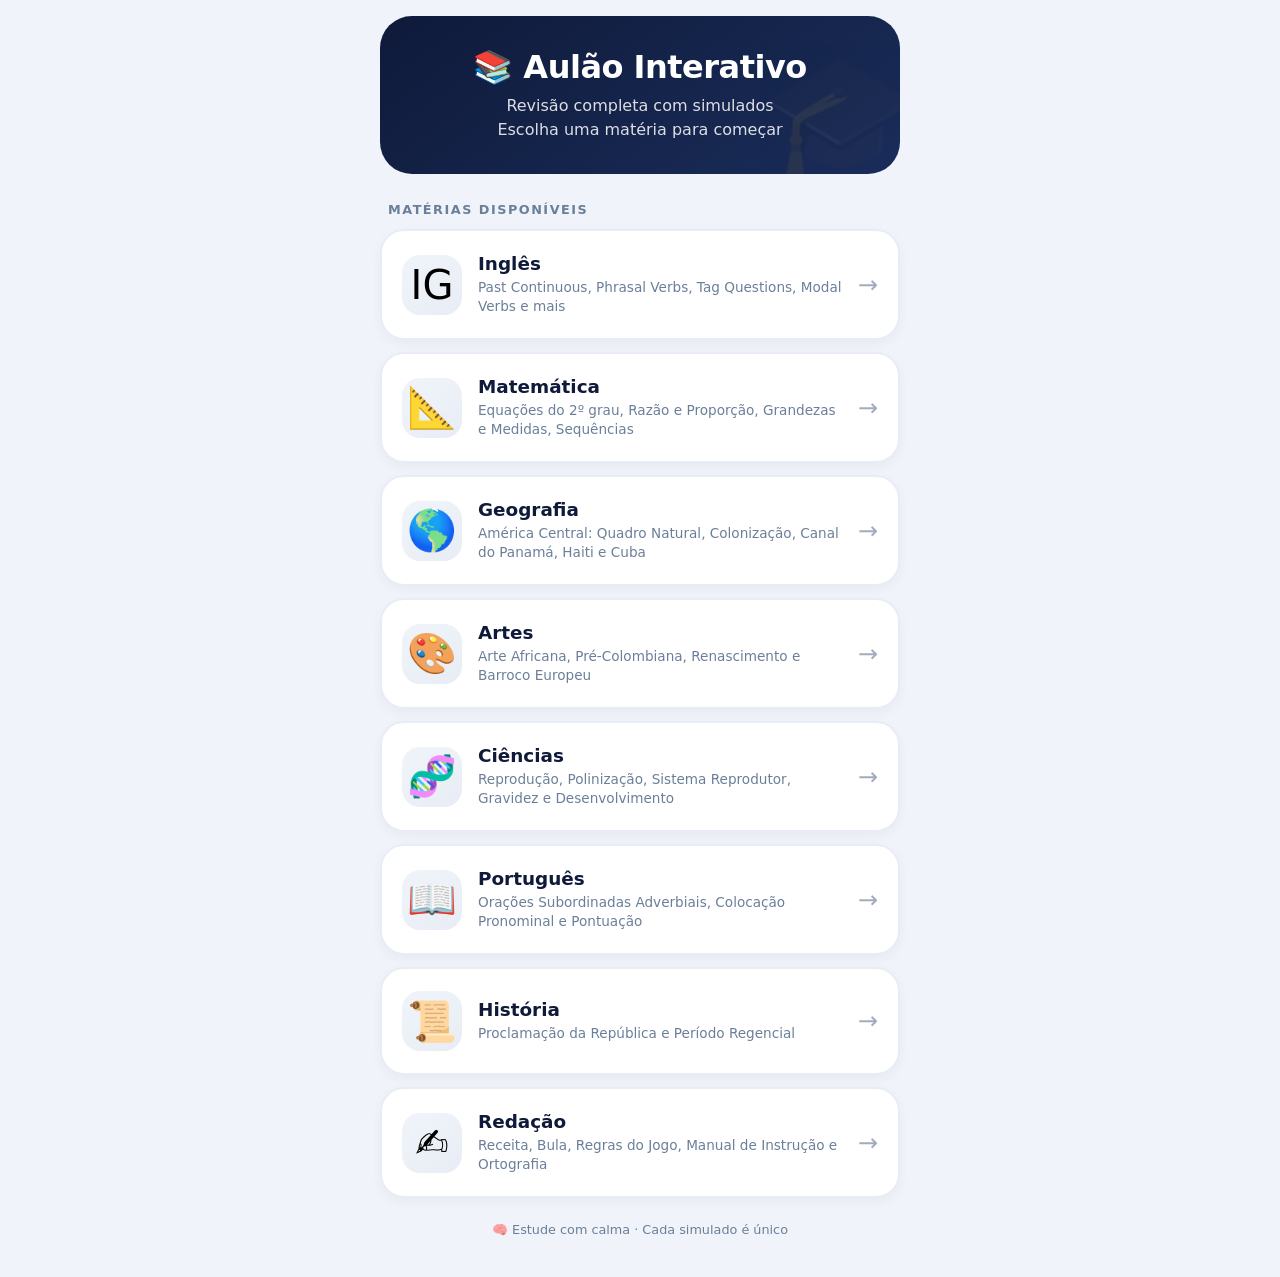
==== commit d240c8d8: "v.2" ====
--- a/index.html
+++ b/index.html
@@ -1,1026 +1,151 @@
-<!DOCTYPE html>
-<html lang="pt-BR">
-<head>
-    <meta charset="UTF-8">
-    <meta name="viewport" content="width=device-width, initial-scale=1.0, maximum-scale=1.0, user-scalable=yes">
-    <title>Aulão Inglês · 8º ano</title>
-    <style>
-        * {
-            margin: 0;
-            padding: 0;
-            box-sizing: border-box;
-            font-family: system-ui, -apple-system, 'Segoe UI', Roboto, sans-serif;
-        }
-
-        body {
-            background: #f0f4fa;
-            min-height: 100vh;
-            padding: 16px 12px 40px;
-            display: flex;
-            flex-direction: column;
-            align-items: center;
-        }
-
-        .container {
-            max-width: 520px;
-            width: 100%;
-            margin: 0 auto;
-        }
-
-        .header {
-            background: linear-gradient(145deg, #0f1a3a, #1a2d5a);
-            color: white;
-            padding: 22px 20px;
-            border-radius: 32px;
-            margin-bottom: 24px;
-            box-shadow: 0 8px 24px rgba(0, 0, 0, 0.2);
-            position: relative;
-            overflow: hidden;
-        }
-
-        .header::after {
-            content: "📚";
-            position: absolute;
-            right: 10px;
-            bottom: 10px;
-            font-size: 4rem;
-            opacity: 0.1;
-        }
-
-        .header h1 {
-            font-size: 2rem;
-            font-weight: 800;
-            letter-spacing: -0.5px;
-            line-height: 1.2;
-        }
-
-        .header h1 small {
-            font-size: 0.9rem;
-            font-weight: 400;
-            opacity: 0.85;
-            display: block;
-            margin-top: 4px;
-        }
-
-        .header .subtitle {
-            margin-top: 8px;
-            font-size: 0.95rem;
-            opacity: 0.9;
-            background: rgba(255, 255, 255, 0.12);
-            padding: 8px 14px;
-            border-radius: 40px;
-            display: inline-block;
-        }
-
-        .materias-grid {
-            display: flex;
-            flex-wrap: wrap;
-            gap: 8px;
-            margin-bottom: 24px;
-            justify-content: center;
-        }
-
-        .btn-materia {
-            flex: 1 0 calc(50% - 8px);
-            min-width: 120px;
-            background: white;
-            border: none;
-            border-radius: 60px;
-            padding: 14px 10px;
-            font-weight: 700;
-            font-size: 0.9rem;
-            color: #1a2d5a;
-            box-shadow: 0 4px 10px rgba(0, 0, 0, 0.05);
-            transition: all 0.2s ease;
-            border: 2px solid #e8edf5;
-            display: flex;
-            align-items: center;
-            justify-content: center;
-            gap: 8px;
-            cursor: pointer;
-            background: #ffffff;
-        }
-
-        .btn-materia:active {
-            transform: scale(0.95);
-        }
-
-        .btn-materia.ativo {
-            background: #1a2d5a;
-            color: white;
-            border-color: #1a2d5a;
-            box-shadow: 0 6px 16px rgba(26, 45, 90, 0.3);
-        }
-
-        .explicacao-box {
-            background: white;
-            border-radius: 28px;
-            padding: 24px 20px;
-            margin-bottom: 28px;
-            box-shadow: 0 6px 20px rgba(0, 0, 0, 0.04);
-            border: 1px solid #eef2f7;
-            min-height: 200px;
-        }
-
-        .explicacao-box h2 {
-            font-size: 1.5rem;
-            color: #0f1a3a;
-            margin-bottom: 16px;
-            display: flex;
-            align-items: center;
-            gap: 10px;
-            border-bottom: 3px solid #ffb347;
-            padding-bottom: 12px;
-        }
-
-        .explicacao-box .conteudo {
-            font-size: 1rem;
-            line-height: 1.7;
-            color: #1f2b3e;
-        }
-
-        .explicacao-box .conteudo p {
-            margin-bottom: 12px;
-        }
-
-        .dica-macet {
-            background: #fff8e7;
-            border-left: 6px solid #ffb347;
-            padding: 14px 16px;
-            border-radius: 12px;
-            margin: 14px 0;
-        }
-
-        .tabela-regra {
-            background: #f0f5fe;
-            border-radius: 16px;
-            padding: 14px 16px;
-            margin: 12px 0;
-            border: 1px solid #dce6f0;
-            overflow-x: auto;
-        }
-
-        .tabela-regra table {
-            width: 100%;
-            border-collapse: collapse;
-            font-size: 0.95rem;
-        }
-
-        .tabela-regra th {
-            background: #1a2d5a;
-            color: white;
-            padding: 8px 12px;
-            text-align: left;
-        }
-
-        .tabela-regra td {
-            padding: 8px 12px;
-            border-bottom: 1px solid #dce6f0;
-        }
-
-        .tabela-regra tr:last-child td {
-            border-bottom: none;
-        }
-
-        .exemplo-box {
-            background: #e8f4f8;
-            border-radius: 16px;
-            padding: 14px 18px;
-            margin: 14px 0;
-            border-left: 6px solid #2a7faa;
-        }
-
-        .exemplo-box .en {
-            font-weight: 700;
-            color: #0f3a5a;
-        }
-
-        .exemplo-box .pt {
-            color: #2a5a7a;
-            font-style: italic;
-        }
-
-        .erro-comum {
-            background: #fff0ee;
-            border-left: 6px solid #d94a4a;
-            padding: 12px 16px;
-            border-radius: 12px;
-            margin: 12px 0;
-        }
-
-        .macete-box {
-            background: #e6f7e6;
-            border-radius: 16px;
-            padding: 14px 18px;
-            margin: 14px 0;
-            border: 2px dashed #2a8a4a;
-            text-align: center;
-            font-size: 1.05rem;
-        }
-
-        .macete-box .emoji-grande {
-            font-size: 2rem;
-            display: block;
-            margin-bottom: 6px;
-        }
-
-        .cores-destaque {
-            display: flex;
-            flex-wrap: wrap;
-            gap: 8px;
-            margin: 10px 0;
-        }
-
-        .cores-destaque span {
-            padding: 4px 14px;
-            border-radius: 30px;
-            font-weight: 600;
-            font-size: 0.9rem;
-        }
-
-        .cor-verde {
-            background: #d4edda;
-            color: #155724;
-        }
-        .cor-azul {
-            background: #cce5ff;
-            color: #004085;
-        }
-        .cor-amarelo {
-            background: #fff3cd;
-            color: #856404;
-        }
-        .cor-vermelho {
-            background: #f8d7da;
-            color: #721c24;
-        }
-        .cor-roxo {
-            background: #e8d4f8;
-            color: #5a2a7a;
-        }
-
-        .simulado-area {
-            display: flex;
-            flex-direction: column;
-            align-items: center;
-            gap: 12px;
-            margin: 12px 0 20px;
-        }
-
-        .btn-simulado {
-            background: #ffb347;
-            border: none;
-            border-radius: 60px;
-            padding: 18px 28px;
-            font-weight: 800;
-            font-size: 1.2rem;
-            color: #1a2d5a;
-            box-shadow: 0 8px 20px rgba(255, 179, 71, 0.4);
-            width: 100%;
-            max-width: 340px;
-            display: flex;
-            align-items: center;
-            justify-content: center;
-            gap: 12px;
-            transition: 0.15s;
-            cursor: pointer;
-            border: 2px solid #f0a83a;
-        }
-
-        .btn-simulado:active {
-            transform: scale(0.95);
-        }
-
-        .btn-simulado span {
-            font-size: 1.8rem;
-        }
-
-        .contador-simulado {
-            text-align: center;
-            font-size: 0.9rem;
-            color: #4d627c;
-            background: #eef3fa;
-            padding: 6px 16px;
-            border-radius: 30px;
-            display: inline-block;
-            font-weight: 600;
-        }
-
-        .simulado-container {
-            background: white;
-            border-radius: 28px;
-            padding: 18px 16px;
-            margin: 18px 0 10px;
-            border: 1px solid #e4ebf3;
-            box-shadow: 0 4px 16px rgba(0, 0, 0, 0.03);
-        }
-
-        .pergunta-item {
-            padding: 16px 0;
-            border-bottom: 1px solid #edf2f8;
-        }
-
-        .pergunta-item:last-child {
-            border-bottom: none;
-        }
-
-        .pergunta-texto {
-            font-weight: 700;
-            color: #0f1a3a;
-            margin-bottom: 10px;
-            font-size: 1.05rem;
-        }
-
-        .pergunta-texto .tag-materia {
-            font-size: 0.7rem;
-            background: #e8edf5;
-            padding: 2px 10px;
-            border-radius: 20px;
-            font-weight: 600;
-            color: #4d627c;
-            margin-left: 8px;
-        }
-
-        .opcoes {
-            display: flex;
-            flex-direction: column;
-            gap: 6px;
-            padding-left: 4px;
-        }
-
-        .opcao {
-            display: flex;
-            align-items: baseline;
-            gap: 10px;
-            font-size: 0.95rem;
-            color: #1f314a;
-            padding: 8px 12px;
-            border-radius: 30px;
-            background: #f8faff;
-            border: 1px solid #eef2f7;
-            transition: all 0.2s ease;
-            cursor: pointer;
-        }
-
-        .opcao:hover {
-            background: #eef3fa;
-        }
-
-        .opcao input[type="radio"] {
-            accent-color: #1a2d5a;
-            width: 18px;
-            height: 18px;
-            flex-shrink: 0;
-            margin-top: 2px;
-            cursor: pointer;
-        }
-
-        /* CORES DE FEEDBACK */
-        .opcao.correta {
-            background: #d4edda !important;
-            border-color: #28a745 !important;
-            border-width: 2px;
-        }
-
-        .opcao.errada {
-            background: #f8d7da !important;
-            border-color: #dc3545 !important;
-            border-width: 2px;
-        }
-
-        .opcao.mostrar-correta {
-            background: #d4edda !important;
-            border-color: #28a745 !important;
-            border-width: 2px;
-        }
-
-        .resultado-box {
-            background: #f8f9fa;
-            border-radius: 16px;
-            padding: 16px 20px;
-            margin: 16px 0 8px;
-            text-align: center;
-            border: 2px solid #dee2e6;
-        }
-
-        .resultado-box .nota {
-            font-size: 2.2rem;
-            font-weight: 800;
-            color: #1a2d5a;
-        }
-
-        .resultado-box .mensagem {
-            font-size: 1.1rem;
-            margin-top: 6px;
-            font-weight: 600;
-        }
-
-        .resultado-box .mensagem.muito-bom {
-            color: #28a745;
-        }
-        .resultado-box .mensagem.bom {
-            color: #17a2b8;
-        }
-        .resultado-box .mensagem.regular {
-            color: #ffc107;
-        }
-        .resultado-box .mensagem.ruim {
-            color: #dc3545;
-        }
-
-        .btn-corrigir {
-            background: #28a745;
-            border: none;
-            color: white;
-            padding: 14px 18px;
-            border-radius: 40px;
-            font-weight: 700;
-            margin: 8px 0;
-            width: 100%;
-            cursor: pointer;
-            transition: 0.15s;
-            font-size: 1rem;
-        }
-
-        .btn-corrigir:active {
-            opacity: 0.7;
-            transform: scale(0.97);
-        }
-
-        .gabarito-btn {
-            background: #1a2d5a;
-            border: none;
-            color: white;
-            padding: 14px 18px;
-            border-radius: 40px;
-            font-weight: 700;
-            margin: 12px 0 8px;
-            width: 100%;
-            cursor: pointer;
-            transition: 0.15s;
-            font-size: 1rem;
-        }
-
-        .gabarito-btn:active {
-            opacity: 0.7;
-            transform: scale(0.97);
-        }
-
-        .gabarito-btn.secundario {
-            background: #6b7f99;
-        }
-
-        .footer {
-            margin-top: 24px;
-            font-size: 0.8rem;
-            color: #6b7f99;
-            text-align: center;
-        }
-
-        .hide {
-            display: none;
-        }
-
-        @media (max-width: 420px) {
-            .btn-materia {
-                font-size: 0.8rem;
-                padding: 12px 6px;
-                min-width: 100px;
-            }
-            .header h1 {
-                font-size: 1.6rem;
-            }
-            .explicacao-box {
-                padding: 18px 14px;
-            }
-            .resultado-box .nota {
-                font-size: 1.8rem;
-            }
-        }
-    </style>
-</head>
-<body>
-    <div class="container">
-
-        <div class="header">
-            <h1>📘 Aulão Inglês <small>8º ano · Revisão completa</small></h1>
-            <div class="subtitle">🇧🇷 Explicações em português · Macetes para memorizar</div>
-        </div>
-
-        <div class="materias-grid" id="materiasGrid">
-            <button class="btn-materia" data-materia="past">⏳ Past Continuous</button>
-            <button class="btn-materia" data-materia="transport">🚌 Transportes</button>
-            <button class="btn-materia" data-materia="phrasal">🔗 Phrasal Verbs</button>
-            <button class="btn-materia" data-materia="tag">❓ Tag Questions</button>
-            <button class="btn-materia" data-materia="would">🍽️ Would Like To</button>
-            <button class="btn-materia" data-materia="modal">⚡ Modal Verbs</button>
-        </div>
-
-        <div class="explicacao-box" id="explicacaoBox">
-            <h2 id="explicacaoTitulo">📖 Escolha um tópico</h2>
-            <div class="conteudo" id="explicacaoConteudo">
-                <p style="text-align: center; color: #4d627c; font-size: 1.1rem;">
-                    👆 Clique em qualquer matéria acima<br>
-                    para ver a explicação completa com <strong>macetes</strong>!
-                </p>
-                <div style="text-align: center; margin-top: 12px; font-size: 2.5rem;">🧠</div>
-                <p style="text-align: center; color: #6b7f99; margin-top: 8px;">
-                    Depois, role para baixo e faça os simulados
-                </p>
-            </div>
-        </div>
-
-        <div class="simulado-area">
-            <button class="btn-simulado" id="gerarSimuladoBtn"><span>📝</span> Gerar Simulado</button>
-            <span class="contador-simulado" id="contadorSimulado">🎯 Carregando perguntas...</span>
-        </div>
-
-        <div id="simuladoContainer" class="simulado-container hide">
-            <div id="simuladoRender"></div>
-            <button class="btn-corrigir" id="corrigirBtn">🔍 Corrigir Simulado</button>
-            <button class="gabarito-btn secundario" id="novoSimuladoBtn">🔄 Novo simulado</button>
-        </div>
-
-        <div class="footer">🧠 Estude com calma · Cada simulado é único · Mistura todas as matérias</div>
-    </div>
-
-    <script>
-        // ============================================================
-        // BANCO DE PERGUNTAS
-        // ============================================================
-        var todasPerguntas = [];
-
-        function adicionarPerguntas(lista, materia) {
-            for (var i = 0; i < lista.length; i++) {
-                todasPerguntas.push({
-                    p: lista[i].p,
-                    o: lista[i].o,
-                    c: lista[i].c,
-                    m: materia
-                });
-            }
-        }
-
-        var pastBase = [
-            { p: 'I ___ (read) a book when he arrived.', o: ['was reading', 'were reading', 'read', 'am reading'], c: 0 },
-            { p: 'They ___ (play) soccer at 5 PM yesterday.', o: ['was playing', 'were playing', 'played', 'play'], c: 1 },
-            { p: 'She ___ (study) for the test all night.', o: ['was studying', 'were studying', 'studied', 'study'], c: 0 },
-            { p: 'We ___ (watch) TV when the power went out.', o: ['was watching', 'were watching', 'watched', 'watch'],
-            c: 1 },
-            { p: 'He ___ (work) on his project at 10 AM.', o: ['was working', 'were working', 'worked', 'work'], c: 0 },
-            { p: 'The kids ___ (sleep) when I called.', o: ['was sleeping', 'were sleeping', 'slept', 'sleep'], c: 1 },
-            { p: 'It ___ (rain) heavily this morning.', o: ['was raining', 'were raining', 'rained', 'rain'], c: 0 },
-            { p: 'My parents ___ (cook) dinner when I arrived.', o: ['was cooking', 'were cooking', 'cooked', 'cook'],
-            c: 1 },
-            { p: 'The teacher ___ (explain) the rule when the bell rang.', o: ['was explaining', 'were explaining',
-                    'explained', 'explain'
-                ], c: 0 },
-            { p: 'I ___ (not do) my homework when you called.', o: ['was not doing', 'were not doing', 'did not do',
-                    'do not'
-                ], c: 0 },
-            { p: 'They ___ (travel) to London in 2019?', o: ['Was they travelling', 'Were they travelling',
-                    'Did they travel', 'Do they travel'
-                ], c: 1 },
-            { p: 'He ___ (run) in the park when he fell.', o: ['was running', 'were running', 'ran', 'run'], c: 0 },
-            { p: 'We ___ (wait) for the bus when it started to rain.', o: ['was waiting', 'were waiting', 'waited',
-                    'wait'
-                ], c: 1 },
-            { p: 'I ___ (make) lunch when the phone rang.', o: ['was making', 'were making', 'made', 'make'], c: 0 },
-            { p: 'The birds ___ (sing) outside my window.', o: ['was singing', 'were singing', 'sang', 'sing'], c: 1 }
-        ];
-
-        var transportBase = [
-            { p: 'Which means of transport travels on rails?', o: ['Bus', 'Train', 'Bicycle', 'Car'], c: 1 },
-            { p: 'You can take a ___ to cross the river.', o: ['ferry', 'plane', 'taxi', 'subway'], c: 0 },
-            { p: 'The fastest way to travel between countries is by ___.', o: ['ship', 'plane', 'bus', 'car'], c: 1 },
-            { p: 'A ___ has two wheels and you pedal it.', o: ['motorcycle', 'bicycle', 'scooter', 'skateboard'], c: 1 },
-            { p: 'In big cities, people often use the ___ to avoid traffic.', o: ['subway', 'bicycle', 'taxi', 'bus'],
-            c: 0 },
-            { p: 'A large ship that carries passengers is called a ___.', o: ['ferry', 'cruise ship', 'boat', 'yacht'],
-            c: 1 },
-            { p: 'You need a ticket to ride the ___.', o: ['bicycle', 'train', 'skateboard', 'walk'], c: 1 },
-            { p: 'The ___ is used for short distances in the city.', o: ['taxi', 'plane', 'train', 'ship'], c: 0 },
-            { p: 'Which of these is a means of air transport?', o: ['Helicopter', 'Subway', 'Ship', 'Truck'], c: 0 },
-            { p: 'A vehicle that carries many people and follows a route is a ___.', o: ['taxi', 'bus', 'bicycle', 'car'],
-            c: 1 }
-        ];
-
-        var phrasalBase = [
-            { p: 'What does "turn on" mean?', o: ['Ligar', 'Desligar', 'Aumentar', 'Diminuir'], c: 0 },
-            { p: 'To "give up" means to ___.', o: ['continuar', 'desistir', 'entregar', 'levantar'], c: 1 },
-            { p: 'If you "look after" someone, you ___.', o: ['procurar', 'cuidar', 'encontrar', 'ignorar'], c: 1 },
-            { p: '"Put off" means to ___.', o: ['colocar em', 'adiar', 'apagar', 'vestir'], c: 1 },
-            { p: 'What is the meaning of "pick up"?', o: ['pegar', 'deixar', 'escolher', 'levantar'], c: 0 },
-            { p: '"Run out of" means to ___.', o: ['esgotar', 'correr', 'sair', 'encontrar'], c: 0 },
-            { p: 'To "find out" something is to ___.', o: ['descobrir', 'perder', 'esquecer', 'procurar'], c: 0 },
-            { p: '"Get along" means to ___.', o: ['se dar bem', 'viajar', 'chegar', 'sair'], c: 0 },
-            { p: 'What does "take off" mean?', o: ['decolar', 'tirar', 'colocar', 'descer'], c: 0 },
-            { p: '"Break down" refers to a machine that ___.', o: ['quebra', 'funciona', 'liga', 'acelera'], c: 0 }
-        ];
-
-        var tagBase = [
-            { p: 'You are a student, ___?', o: ['arent you', 'are you', 'dont you', 'do you'], c: 0 },
-            { p: 'She can swim, ___?', o: ['can she', 'cant she', 'does she', 'doesnt she'], c: 1 },
-            { p: 'They will come, ___?', o: ['will they', 'wont they', 'dont they', 'do they'], c: 1 },
-            { p: 'Its raining, ___?', o: ['is it', 'isnt it', 'does it', 'doesnt it'], c: 1 },
-            { p: 'You dont eat meat, ___?', o: ['dont you', 'do you', 'are you', 'arent you'], c: 1 },
-            { p: 'We had a test, ___?', o: ['didnt we', 'did we', 'had we', 'hadnt we'], c: 0 },
-            { p: 'He speaks English, ___?', o: ['does he', 'doesnt he', 'is he', 'isnt he'], c: 1 },
-            { p: 'You were at home, ___?', o: ['werent you', 'were you', 'did you', 'didnt you'], c: 0 },
-            { p: 'I am late, ___?', o: ['arent I', 'am I', 'am not I', 'are I'], c: 0 },
-            { p: 'She has a car, ___?', o: ['has she', 'hasnt she', 'does she', 'doesnt she'], c: 3 }
-        ];
-
-        var wouldBase = [
-            { p: 'I ___ like to visit Paris.', o: ['would', 'will', 'should', 'could'], c: 0 },
-            { p: 'What ___ you like to drink?', o: ['would', 'will', 'do', 'can'], c: 0 },
-            { p: 'She ___ like to become a doctor.', o: ['would', 'will', 'can', 'may'], c: 0 },
-            { p: 'We ___ like to order pizza.', o: ['would', 'will', 'should', 'might'], c: 0 },
-            { p: '___ you like to join us?', o: ['Would', 'Will', 'Can', 'Do'], c: 0 },
-            { p: 'They ___ like to live near the beach.', o: ['would', 'will', 'could', 'shall'], c: 0 },
-            { p: 'He ___ like to buy a new phone.', o: ['would', 'will', 'must', 'might'], c: 0 },
-            { p: 'I ___ like to thank you for your help.', o: ['would', 'will', 'can', 'should'], c: 0 },
-            { p: '___ you like some coffee?', o: ['Would', 'Will', 'Can', 'May'], c: 0 },
-            { p: 'My parents ___ like to travel more.', o: ['would', 'will', 'could', 'might'], c: 0 }
-        ];
-
-        var modalBase = [
-            { p: 'You ___ wear a seatbelt. (obrigacao)', o: ['must', 'can', 'may', 'could'], c: 0 },
-            { p: 'She ___ play the piano very well. (habilidade)', o: ['can', 'must', 'should', 'may'], c: 0 },
-            { p: '___ I open the window? (permissao)', o: ['May', 'Must', 'Should', 'Will'], c: 0 },
-            { p: 'You ___ not smoke here. (proibicao)', o: ['must', 'may', 'can', 'could'], c: 0 },
-            { p: 'He ___ arrive late. (possibilidade)', o: ['might', 'must', 'should', 'will'], c: 0 },
-            { p: 'We ___ study more for the test. (conselho)', o: ['should', 'must', 'can', 'may'], c: 0 },
-            { p: '___ you help me with this? (pedido)', o: ['Could', 'Must', 'Should', 'Will'], c: 0 },
-            { p: 'It ___ rain later. (possibilidade)', o: ['may', 'must', 'should', 'will'], c: 0 },
-            { p: 'You ___ finish your homework. (obrigacao)', o: ['must', 'can', 'may', 'could'], c: 0 },
-            { p: 'They ___ speak three languages. (habilidade)', o: ['can', 'must', 'should', 'may'], c: 0 }
-        ];
-
-        adicionarPerguntas(pastBase, 'past');
-        adicionarPerguntas(transportBase, 'transport');
-        adicionarPerguntas(phrasalBase, 'phrasal');
-        adicionarPerguntas(tagBase, 'tag');
-        adicionarPerguntas(wouldBase, 'would');
-        adicionarPerguntas(modalBase, 'modal');
-
-        // Expande para 500
-        var baseSize = todasPerguntas.length;
-        var attempts = 0;
-        var maxAttempts = 10000;
-
-        function gerarVariacao(pergunta) {
-            var sujeitos = ['I', 'You', 'He', 'She', 'We', 'They'];
-            var novoTexto = pergunta.p;
-            for (var i = 0; i < sujeitos.length; i++) {
-                if (novoTexto.indexOf(sujeitos[i] + ' ') === 0) {
-                    var novoIndice = (i + 1) % sujeitos.length;
-                    novoTexto = novoTexto.replace(sujeitos[i] + ' ', sujeitos[novoIndice] + ' ');
-                    break;
-                }
-            }
-            if (novoTexto === pergunta.p) {
-                if (pergunta.p.indexOf('You ') === 0) {
-                    novoTexto = pergunta.p.replace('You ', 'I ');
-                } else if (pergunta.p.indexOf('I ') === 0) {
-                    novoTexto = pergunta.p.replace('I ', 'You ');
-                } else if (pergunta.p.indexOf('She ') === 0) {
-                    novoTexto = pergunta.p.replace('She ', 'He ');
-                } else if (pergunta.p.indexOf('He ') === 0) {
-                    novoTexto = pergunta.p.replace('He ', 'She ');
-                }
-            }
-            return {
-                p: novoTexto,
-                o: pergunta.o.slice(),
-                c: pergunta.c,
-                m: pergunta.m
-            };
-        }
-
-        while (todasPerguntas.length < 500 && attempts < maxAttempts) {
-            attempts++;
-            var idx = Math.floor(Math.random() * baseSize);
-            var original = todasPerguntas[idx];
-            var variacao = gerarVariacao(original);
-            var existe = false;
-            for (var j = 0; j < todasPerguntas.length; j++) {
-                if (todasPerguntas[j].p === variacao.p && todasPerguntas[j].m === variacao.m) {
-                    existe = true;
-                    break;
-                }
-            }
-            if (!existe && variacao.p !== original.p) {
-                todasPerguntas.push(variacao);
-            }
-        }
-
-        var extras = [
-            { p: 'What is the past continuous of "eat"?', o: ['was eating', 'were eating', 'ate', 'eaten'], c: 0,
-            m: 'past' },
-            { p: 'Which is a phrasal verb?', o: ['turn off', 'run fast', 'jump high', 'eat slowly'], c: 0,
-            m: 'phrasal' },
-            { p: 'Tag question: You like pizza, ___?', o: ['dont you', 'do you', 'arent you', 'are you'], c: 0,
-            m: 'tag' }
-        ];
-        for (var k = 0; k < extras.length && todasPerguntas.length < 500; k++) {
-            var existe = false;
-            for (var l = 0; l < todasPerguntas.length; l++) {
-                if (todasPerguntas[l].p === extras[k].p) { existe = true; break; }
-            }
-            if (!existe) {
-                todasPerguntas.push(extras[k]);
-            }
-        }
-
-        // ============================================================
-        // EXPLICAÇÕES
-        // ============================================================
-        var explicacoes = {
-            past: {
-                titulo: '⏳ Past Continuous (Passado Contínuo)',
-                html: '<div class="macete-box"><span class="emoji-grande">🧠</span><strong>"Eu estava fazendo algo quando..."</strong><br><span style="font-size:0.9rem;">Ação que estava em andamento no passado</span></div><p><strong>📌 Como formar:</strong></p><div class="tabela-regra"><table><tr><th>Sujeito</th><th>Verbo to be (passado)</th><th>Verbo + ING</th></tr><tr><td>I / He / She / It</td><td><strong>WAS</strong></td><td>playing / reading / studying</td></tr><tr><td>You / We / They</td><td><strong>WERE</strong></td><td>playing / reading / studying</td></tr></table></div><div class="dica-macet"><strong>🎯 MACETE:</strong> <em>"WAS para EU, ELE, ELA, ISSO / WERE para VOCÊ, NÓS, ELES"</em></div><div class="exemplo-box"><div class="en">📘 I <strong>was reading</strong> a book when he arrived.</div><div class="pt">🇧🇷 Eu <strong>estava lendo</strong> um livro quando ele chegou.</div><hr style="margin:8px 0;border:0;border-top:1px dashed #b0cce0;"><div class="en">📘 They <strong>were playing</strong> soccer at 5 PM.</div><div class="pt">🇧🇷 Eles <strong>estavam jogando</strong> futebol às 17h.</div></div><div class="erro-comum"><strong>⚠️ ERRO COMUM:</strong> Usar o passado simples quando deveria ser o contínuo.<br>❌ <em>I read a book when he arrived.</em><br>✅ <em>I was reading a book when he arrived.</em></div>'
-            },
-            transport: {
-                titulo: '🚌 Meios de Transporte',
-                html: '<div class="macete-box"><span class="emoji-grande">🧠</span><strong>"Como você vai?"</strong><br><span style="font-size:0.9rem;">Use <strong>BY</strong> + meio de transporte</span></div><div class="tabela-regra"><table><tr><th>Português</th><th>Inglês</th><th>Exemplo</th></tr><tr><td>ônibus</td><td><strong>bus</strong></td><td>I go to school <strong>by bus</strong>.</td></tr><tr><td>trem</td><td><strong>train</strong></td><td>We travel <strong>by train</strong>.</td></tr><tr><td>avião</td><td><strong>plane</strong></td><td>She goes <strong>by plane</strong>.</td></tr><tr><td>metrô</td><td><strong>subway</strong></td><td>They take the <strong>subway</strong>.</td></tr></table></div><div class="dica-macet"><strong>🎯 MACETE:</strong> <em>"BY + transporte SEM artigo"</em><br>✅ by car · by bus · by plane · by train</div>'
-            },
-            phrasal: {
-                titulo: '🔗 Phrasal Verbs',
-                html: '<div class="macete-box"><span class="emoji-grande">🧠</span><strong>"Verbo + preposição = novo significado"</strong></div><div class="tabela-regra"><table><tr><th>Phrasal Verb</th><th>Significado</th></tr><tr><td><strong>turn on</strong></td><td>ligar</td></tr><tr><td><strong>give up</strong></td><td>desistir</td></tr><tr><td><strong>look after</strong></td><td>cuidar</td></tr><tr><td><strong>put off</strong></td><td>adiar</td></tr><tr><td><strong>pick up</strong></td><td>pegar / buscar</td></tr><tr><td><strong>run out of</strong></td><td>acabar</td></tr><tr><td><strong>find out</strong></td><td>descobrir</td></tr><tr><td><strong>take off</strong></td><td>decolar</td></tr></table></div>'
-            },
-            tag: {
-                titulo: '❓ Tag Questions',
-                html: '<div class="macete-box"><span class="emoji-grande">🧠</span><strong>"Não é mesmo?"</strong></div><div class="tabela-regra"><table><tr><th>Frase</th><th>Tag</th><th>Exemplo</th></tr><tr><td>Positiva</td><td>Negativa</td><td>You are a student, <strong>arent you?</strong></td></tr><tr><td>Negativa</td><td>Positiva</td><td>You arent a student, <strong>are you?</strong></td></tr></table></div><div class="dica-macet"><strong>🎯 MACETE:</strong> <em>"Positivo + negativo = pergunta; Negativo + positivo = pergunta"</em></div>'
-            },
-            would: {
-                titulo: '🍽️ Would Like To',
-                html: '<div class="macete-box"><span class="emoji-grande">🧠</span><strong>"Gostaria de..." (forma educada)</strong></div><div class="tabela-regra"><table><tr><th>Sujeito</th><th>Would like</th><th>To + verbo</th></tr><tr><td>I / You / She / We / They</td><td><strong>would like</strong></td><td>to visit / to eat / to go</td></tr></table></div><div class="exemplo-box"><div class="en">📘 I <strong>would like to</strong> visit Paris.</div><div class="pt">🇧🇷 Eu <strong>gostaria de</strong> visitar Paris.</div></div><div class="erro-comum"><strong>⚠️ ERRO COMUM:</strong> Esquecer o <em>to</em>.<br>❌ <em>I would like visit Paris.</em><br>✅ <em>I would like <strong>to</strong> visit Paris.</em></div>'
-            },
-            modal: {
-                titulo: '⚡ Modal Verbs',
-                html: '<div class="macete-box"><span class="emoji-grande">🧠</span><strong>"Verbos que dão tom à frase"</strong></div><div class="tabela-regra"><table><tr><th>Modal</th><th>Significado</th><th>Exemplo</th></tr><tr><td><strong>CAN</strong></td><td>habilidade</td><td>I <strong>can</strong> swim.</td></tr><tr><td><strong>COULD</strong></td><td>pedido educado</td><td><strong>Could</strong> you help me?</td></tr><tr><td><strong>MAY</strong></td><td>permissão</td><td><strong>May</strong> I come in?</td></tr><tr><td><strong>MUST</strong></td><td>obrigação</td><td>You <strong>must</strong> study.</td></tr><tr><td><strong>SHOULD</strong></td><td>conselho</td><td>You <strong>should</strong> eat well.</td></tr></table></div><div class="dica-macet"><strong>🎯 MACETE:</strong> <em>"CAN = consigo, MUST = tenho que, SHOULD = deveria"</em></div><div class="erro-comum"><strong>⚠️ ERRO COMUM:</strong> Usar <em>to</em> depois do modal.<br>❌ <em>She can to play.</em><br>✅ <em>She can play.</em></div>'
-            }
-        };
-
-        // ============================================================
-        // UI
-        // ============================================================
-        var explicacaoTitulo = document.getElementById('explicacaoTitulo');
-        var explicacaoConteudo = document.getElementById('explicacaoConteudo');
-        var materiasBtns = document.querySelectorAll('.btn-materia');
-        var simuladoContainer = document.getElementById('simuladoContainer');
-        var simuladoRender = document.getElementById('simuladoRender');
-        var contador = document.getElementById('contadorSimulado');
-        var corrigirBtn = document.getElementById('corrigirBtn');
-
-        // MATÉRIAS
-        for (var i = 0; i < materiasBtns.length; i++) {
-            (function(idx) {
-                var btn = materiasBtns[idx];
-                btn.addEventListener('click', function() {
-                    var materia = this.getAttribute('data-materia');
-                    for (var j = 0; j < materiasBtns.length; j++) {
-                        materiasBtns[j].classList.remove('ativo');
-                    }
-                    this.classList.add('ativo');
-                    if (explicacoes[materia]) {
-                        explicacaoTitulo.textContent = explicacoes[materia].titulo;
-                        explicacaoConteudo.innerHTML = explicacoes[materia].html;
-                    }
-                    document.getElementById('explicacaoBox').scrollIntoView({ behavior: 'smooth', block: 'start' });
-                });
-            })(i);
-        }
-
-        // ============================================================
-        // SIMULADO
-        // ============================================================
-        var perguntasAtuais = [];
-
-        function gerarSimuladoMisturado() {
-            var porMateria = {
-                past: [],
-                transport: [],
-                phrasal: [],
-                tag: [],
-                would: [],
-                modal: []
-            };
-
-            for (var i = 0; i < todasPerguntas.length; i++) {
-                var q = todasPerguntas[i];
-                if (porMateria[q.m]) {
-                    porMateria[q.m].push(q);
-                }
-            }
-
-            var selecionadas = [];
-            var materiasKeys = ['past', 'transport', 'phrasal', 'tag', 'would', 'modal'];
-
-            for (var j = 0; j < materiasKeys.length; j++) {
-                var lista = porMateria[materiasKeys[j]];
-                if (lista && lista.length > 0) {
-                    var shuffled = lista.slice();
-                    for (var k = shuffled.length - 1; k > 0; k--) {
-                        var r = Math.floor(Math.random() * (k + 1));
-                        var temp = shuffled[k];
-                        shuffled[k] = shuffled[r];
-                        shuffled[r] = temp;
-                    }
-                    var qtd = Math.floor(Math.random() * 2) + 3;
-                    if (qtd > shuffled.length) qtd = shuffled.length;
-                    for (var l = 0; l < qtd; l++) {
-                        selecionadas.push(shuffled[l]);
-                    }
-                }
-            }
-
-            while (selecionadas.length < 20) {
-                var restantes = [];
-                for (var m = 0; m < todasPerguntas.length; m++) {
-                    var encontrado = false;
-                    for (var n = 0; n < selecionadas.length; n++) {
-                        if (selecionadas[n] === todasPerguntas[m]) {
-                            encontrado = true;
-                            break;
-                        }
-                    }
-                    if (!encontrado) restantes.push(todasPerguntas[m]);
-                }
-                if (restantes.length === 0) break;
-                var rand = Math.floor(Math.random() * restantes.length);
-                selecionadas.push(restantes[rand]);
-            }
-
-            for (var o = selecionadas.length - 1; o > 0; o--) {
-                var r2 = Math.floor(Math.random() * (o + 1));
-                var temp2 = selecionadas[o];
-                selecionadas[o] = selecionadas[r2];
-                selecionadas[r2] = temp2;
-            }
-
-            return selecionadas.slice(0, 20);
-        }
-
-        function renderizarSimulado(perguntas) {
-            perguntasAtuais = perguntas;
-            var html = '<div style="margin-bottom:12px;display:flex;justify-content:space-between;align-items:center;flex-wrap:wrap;">';
-            html += '<span style="font-weight:700;font-size:1.1rem;">📌 Simulado · 20 perguntas</span>';
-            html += '<span style="font-size:0.8rem;background:#eef3fa;padding:4px 12px;border-radius:20px;">📚 Todas as matérias</span>';
-            html += '</div>';
-
-            for (var i = 0; i < perguntas.length; i++) {
-                var p = perguntas[i];
-                var letras = ['A', 'B', 'C', 'D'];
-                var nomeMateria = {
-                    past: 'Past Continuous',
-                    transport: 'Transportes',
-                    phrasal: 'Phrasal Verbs',
-                    tag: 'Tag Questions',
-                    would: 'Would Like To',
-                    modal: 'Modal Verbs'
-                };
-                var materiaLabel = nomeMateria[p.m] || p.m;
-                html += '<div class="pergunta-item" data-pergunta="' + i + '">';
-                html += '<div class="pergunta-texto">' + (i + 1) + '. ' + p.p + ' <span class="tag-materia">' + materiaLabel +
-                    '</span></div>';
-                html += '<div class="opcoes" id="opcoes-' + i + '">';
-                for (var j = 0; j < p.o.length; j++) {
-                    html += '<label class="opcao" id="opcao-' + i + '-' + j + '">';
-                    html += '<input type="radio" name="q' + i + '" value="' + j + '"> ';
-                    html += letras[j] + '. ' + p.o[j];
-                    html += '</label>';
-                }
-                html += '</div>';
-                html += '</div>';
-            }
-
-            simuladoRender.innerHTML = html;
-            simuladoContainer.classList.remove('hide');
-
-            // Remove resultado anterior se existir
-            var resultadoAntigo = document.querySelector('.resultado-box');
-            if (resultadoAntigo) resultadoAntigo.remove();
-
-            // Mostra o botão corrigir
-            corrigirBtn.style.display = 'block';
-            corrigirBtn.textContent = '🔍 Corrigir Simulado';
-        }
-
-        // ============================================================
-        // CORREÇÃO AUTOMÁTICA
-        // ============================================================
-        function corrigirSimulado() {
-            var acertos = 0;
-            var total = perguntasAtuais.length;
-
-            for (var i = 0; i < total; i++) {
-                var opcoes = document.querySelectorAll('#opcoes-' + i + ' .opcao');
-                var selecionado = document.querySelector('input[name="q' + i + '"]:checked');
-                var correta = perguntasAtuais[i].c;
-
-                // Remove classes anteriores
-                for (var j = 0; j < opcoes.length; j++) {
-                    opcoes[j].classList.remove('correta', 'errada', 'mostrar-correta');
-                }
-
-                if (selecionado) {
-                    var escolha = parseInt(selecionado.value);
-                    if (escolha === correta) {
-                        // ACERTOU - marca só a correta em verde
-                        opcoes[correta].classList.add('correta');
-                        acertos++;
-                    } else {
-                        // ERROU - marca a escolhida em vermelho e a correta em verde
-                        opcoes[escolha].classList.add('errada');
-                        opcoes[correta].classList.add('mostrar-correta');
-                    }
-                } else {
-                    // NÃO RESPONDEU - mostra a correta em verde
-                    opcoes[correta].classList.add('mostrar-correta');
-                }
-            }
-
-            // Mostra resultado
-            var resultadoHtml = '<div class="resultado-box">';
-            resultadoHtml += '<div class="nota">' + acertos + '/' + total + '</div>';
-
-            var percentual = (acertos / total) * 100;
-            var mensagem = '';
-            var classe = '';
-
-            if (percentual >= 90) {
-                mensagem = '🌟 Excelente! Você é um gênio do inglês!';
-                classe = 'muito-bom';
-            } else if (percentual >= 70) {
-                mensagem = '👏 Muito bom! Continue praticando!';
-                classe = 'bom';
-            } else if (percentual >= 50) {
-                mensagem = '📚 Bom! Revise os tópicos que errou.';
-                classe = 'regular';
-            } else {
-                mensagem = '💪 Continue estudando! Você vai melhorar!';
-                classe = 'ruim';
-            }
-
-            resultadoHtml += '<div class="mensagem ' + classe + '">' + mensagem + '</div>';
-            resultadoHtml += '</div>';
-
-            // Remove resultado anterior e insere novo
-            var resultadoAntigo = document.querySelector('.resultado-box');
-            if (resultadoAntigo) resultadoAntigo.remove();
-
-            var container = document.getElementById('simuladoRender');
-            container.insertAdjacentHTML('beforeend', resultadoHtml);
-
-            // Muda o texto do botão
-            corrigirBtn.textContent = '✅ Já corrigido';
-            corrigirBtn.style.background = '#6c757d';
-            corrigirBtn.style.cursor = 'default';
-            corrigirBtn.disabled = true;
-        }
-
-        // ============================================================
-        // EVENTOS
-        // ============================================================
-        document.getElementById('gerarSimuladoBtn').addEventListener('click', function() {
-            var perguntas = gerarSimuladoMisturado();
-            renderizarSimulado(perguntas);
-            simuladoContainer.scrollIntoView({ behavior: 'smooth', block: 'start' });
-            // Reativa o botão corrigir
-            corrigirBtn.style.display = 'block';
-            corrigirBtn.textContent = '🔍 Corrigir Simulado';
-            corrigirBtn.style.background = '#28a745';
-            corrigirBtn.style.cursor = 'pointer';
-            corrigirBtn.disabled = false;
-        });
-
-        corrigirBtn.addEventListener('click', function() {
-            if (!this.disabled) {
-                corrigirSimulado();
-            }
-        });
-
-        document.getElementById('novoSimuladoBtn').addEventListener('click', function() {
-            var perguntas = gerarSimuladoMisturado();
-            renderizarSimulado(perguntas);
-            // Reativa o botão corrigir
-            corrigirBtn.style.display = 'block';
-            corrigirBtn.textContent = '🔍 Corrigir Simulado';
-            corrigirBtn.style.background = '#28a745';
-            corrigirBtn.style.cursor = 'pointer';
-            corrigirBtn.disabled = false;
-        });
-
-        // ============================================================
-        // INICIALIZAÇÃO
-        // ============================================================
-        contador.textContent = '🎯 ' + todasPerguntas.length + ' perguntas disponíveis';
-
-        document.querySelector('.btn-materia[data-materia="past"]').classList.add('ativo');
-        explicacaoTitulo.textContent = explicacoes.past.titulo;
-        explicacaoConteudo.innerHTML = explicacoes.past.html;
-    </script>
-</body>
-</html>
+<!DOCTYPE html>
+<html lang="pt-BR">
+<head>
+    <!-- ============================================================ -->
+    <!-- GOOGLE ANALYTICS                                             -->
+    <!-- ============================================================ -->
+    <script async src="https://www.googletagmanager.com/gtag/js?id=G-EP4WJYRN0Q"></script>
+    <script>
+      window.dataLayer = window.dataLayer || [];
+      function gtag(){dataLayer.push(arguments);}
+      gtag('js', new Date());
+      gtag('config', 'G-EP4WJYRN0Q');
+    </script>
+
+    <!-- ============================================================ -->
+    <!-- META E TÍTULO                                                -->
+    <!-- ============================================================ -->
+    <meta charset="UTF-8">
+    <meta name="viewport" content="width=device-width, initial-scale=1.0, maximum-scale=1.0, user-scalable=yes">
+    <title>Aulão · Revisão Completa</title>
+    <link rel="stylesheet" href="css/style.css">
+
+    <!-- ============================================================ -->
+    <!-- ESTILOS ESPECÍFICOS DA PÁGINA INICIAL                        -->
+    <!-- ============================================================ -->
+    <style>
+        .materia-card {
+            background: white;
+            border-radius: 24px;
+            padding: 22px 20px;
+            margin-bottom: 12px;
+            border: 2px solid #e8edf5;
+            display: flex;
+            align-items: center;
+            gap: 16px;
+            cursor: pointer;
+            transition: all 0.2s ease;
+            box-shadow: 0 4px 12px rgba(0, 0, 0, 0.04);
+            text-decoration: none;
+            color: inherit;
+        }
+
+        .materia-card:active {
+            transform: scale(0.98);
+        }
+
+        .materia-card:hover {
+            border-color: #1a2d5a;
+            box-shadow: 0 8px 20px rgba(26, 45, 90, 0.12);
+            transform: translateY(-2px);
+        }
+
+        .materia-card .icone {
+            font-size: 2.5rem;
+            width: 60px;
+            height: 60px;
+            display: flex;
+            align-items: center;
+            justify-content: center;
+            background: linear-gradient(145deg, #f0f4fa, #e8edf5);
+            border-radius: 18px;
+            flex-shrink: 0;
+        }
+
+        .materia-card .info {
+            flex: 1;
+        }
+
+        .materia-card .info h3 {
+            font-size: 1.15rem;
+            color: #0f1a3a;
+            margin-bottom: 4px;
+            font-weight: 700;
+        }
+
+        .materia-card .info p {
+            font-size: 0.85rem;
+            color: #6b7f99;
+            line-height: 1.4;
+        }
+
+        .materia-card .seta {
+            font-size: 1.5rem;
+            color: #1a2d5a;
+            opacity: 0.4;
+        }
+
+        .hero {
+            background: linear-gradient(145deg, #0f1a3a, #1a2d5a);
+            color: white;
+            padding: 32px 24px;
+            border-radius: 32px;
+            margin-bottom: 28px;
+            position: relative;
+            overflow: hidden;
+            text-align: center;
+        }
+
+        .hero::after {
+            content: "🎓";
+            position: absolute;
+            right: -20px;
+            bottom: -20px;
+            font-size: 8rem;
+            opacity: 0.08;
+        }
+
+        .hero h1 {
+            font-size: 2rem;
+            font-weight: 800;
+            letter-spacing: -0.5px;
+            margin-bottom: 8px;
+        }
+
+        .hero p {
+            font-size: 1rem;
+            opacity: 0.85;
+            line-height: 1.5;
+        }
+
+        .secao-titulo {
+            font-size: 0.8rem;
+            font-weight: 700;
+            color: #6b7f99;
+            text-transform: uppercase;
+            letter-spacing: 1.5px;
+            margin-bottom: 12px;
+            padding-left: 8px;
+        }
+    </style>
+</head>
+<body>
+    <div class="container">
+        <div class="hero">
+            <h1>📚 Aulão Interativo</h1>
+            <p>Revisão completa com simulados<br>Escolha uma matéria para começar</p>
+        </div>
+
+        <div class="secao-titulo">Matérias disponíveis</div>
+
+        <div id="listaMaterias"></div>
+
+        <div class="footer">
+            🧠 Estude com calma · Cada simulado é único
+        </div>
+    </div>
+
+    <script src="data/catalogo.js"></script>
+    <script src="js/app.js"></script>
+</body>
+</html>
--- a/css/style.css
+++ b/css/style.css
@@ -0,0 +1,517 @@
+* {
+    margin: 0;
+    padding: 0;
+    box-sizing: border-box;
+    font-family: system-ui, -apple-system, 'Segoe UI', Roboto, sans-serif;
+}
+
+body {
+    background: #f0f4fa;
+    min-height: 100vh;
+    padding: 16px 12px 40px;
+    display: flex;
+    flex-direction: column;
+    align-items: center;
+}
+
+.container {
+    max-width: 520px;
+    width: 100%;
+    margin: 0 auto;
+}
+
+/* BOTÃO VOLTAR */
+.btn-voltar {
+    display: inline-flex;
+    align-items: center;
+    gap: 6px;
+    background: white;
+    color: #1a2d5a;
+    text-decoration: none;
+    padding: 10px 18px;
+    border-radius: 40px;
+    font-weight: 600;
+    font-size: 0.9rem;
+    margin-bottom: 16px;
+    box-shadow: 0 4px 10px rgba(0, 0, 0, 0.05);
+    border: 2px solid #e8edf5;
+    transition: all 0.2s ease;
+}
+
+.btn-voltar:active {
+    transform: scale(0.95);
+}
+
+/* HEADER */
+.header {
+    background: linear-gradient(145deg, #0f1a3a, #1a2d5a);
+    color: white;
+    padding: 22px 20px;
+    border-radius: 32px;
+    margin-bottom: 24px;
+    box-shadow: 0 8px 24px rgba(0, 0, 0, 0.2);
+    position: relative;
+    overflow: hidden;
+}
+
+.header::after {
+    content: "📚";
+    position: absolute;
+    right: 10px;
+    bottom: 10px;
+    font-size: 4rem;
+    opacity: 0.1;
+}
+
+.header h1 {
+    font-size: 1.8rem;
+    font-weight: 800;
+    letter-spacing: -0.5px;
+    line-height: 1.2;
+}
+
+.header h1 small {
+    font-size: 0.9rem;
+    font-weight: 400;
+    opacity: 0.85;
+    display: block;
+    margin-top: 4px;
+}
+
+.header .subtitle {
+    margin-top: 8px;
+    font-size: 0.9rem;
+    opacity: 0.9;
+    background: rgba(255, 255, 255, 0.12);
+    padding: 8px 14px;
+    border-radius: 40px;
+    display: inline-block;
+}
+
+/* MATÉRIAS/GRID */
+.materias-grid {
+    display: flex;
+    flex-wrap: wrap;
+    gap: 8px;
+    margin-bottom: 24px;
+    justify-content: center;
+}
+
+.btn-materia {
+    flex: 1 0 calc(50% - 8px);
+    min-width: 120px;
+    background: white;
+    border: none;
+    border-radius: 60px;
+    padding: 14px 10px;
+    font-weight: 700;
+    font-size: 0.9rem;
+    color: #1a2d5a;
+    box-shadow: 0 4px 10px rgba(0, 0, 0, 0.05);
+    transition: all 0.2s ease;
+    border: 2px solid #e8edf5;
+    display: flex;
+    align-items: center;
+    justify-content: center;
+    gap: 8px;
+    cursor: pointer;
+}
+
+.btn-materia:active {
+    transform: scale(0.95);
+}
+
+.btn-materia.ativo {
+    background: #1a2d5a;
+    color: white;
+    border-color: #1a2d5a;
+    box-shadow: 0 6px 16px rgba(26, 45, 90, 0.3);
+}
+
+/* EXPLICAÇÃO */
+.explicacao-box {
+    background: white;
+    border-radius: 28px;
+    padding: 24px 20px;
+    margin-bottom: 28px;
+    box-shadow: 0 6px 20px rgba(0, 0, 0, 0.04);
+    border: 1px solid #eef2f7;
+    min-height: 200px;
+}
+
+.explicacao-box h2 {
+    font-size: 1.4rem;
+    color: #0f1a3a;
+    margin-bottom: 16px;
+    display: flex;
+    align-items: center;
+    gap: 10px;
+    border-bottom: 3px solid #ffb347;
+    padding-bottom: 12px;
+}
+
+.explicacao-box .conteudo {
+    font-size: 1rem;
+    line-height: 1.7;
+    color: #1f2b3e;
+}
+
+.explicacao-box .conteudo p {
+    margin-bottom: 12px;
+}
+
+/* DICAS/MACETES */
+.dica-macet {
+    background: #fff8e7;
+    border-left: 6px solid #ffb347;
+    padding: 14px 16px;
+    border-radius: 12px;
+    margin: 14px 0;
+}
+
+.tabela-regra {
+    background: #f0f5fe;
+    border-radius: 16px;
+    padding: 14px 16px;
+    margin: 12px 0;
+    border: 1px solid #dce6f0;
+    overflow-x: auto;
+}
+
+.tabela-regra table {
+    width: 100%;
+    border-collapse: collapse;
+    font-size: 0.95rem;
+}
+
+.tabela-regra th {
+    background: #1a2d5a;
+    color: white;
+    padding: 8px 12px;
+    text-align: left;
+}
+
+.tabela-regra td {
+    padding: 8px 12px;
+    border-bottom: 1px solid #dce6f0;
+}
+
+.exemplo-box {
+    background: #e8f4f8;
+    border-radius: 16px;
+    padding: 14px 18px;
+    margin: 14px 0;
+    border-left: 6px solid #2a7faa;
+}
+
+.exemplo-box .en {
+    font-weight: 700;
+    color: #0f3a5a;
+}
+
+.exemplo-box .pt {
+    color: #2a5a7a;
+    font-style: italic;
+}
+
+.erro-comum {
+    background: #fff0ee;
+    border-left: 6px solid #d94a4a;
+    padding: 12px 16px;
+    border-radius: 12px;
+    margin: 12px 0;
+}
+
+.macete-box {
+    background: #e6f7e6;
+    border-radius: 16px;
+    padding: 14px 18px;
+    margin: 14px 0;
+    border: 2px dashed #2a8a4a;
+    text-align: center;
+    font-size: 1.05rem;
+}
+
+.macete-box .emoji-grande {
+    font-size: 2rem;
+    display: block;
+    margin-bottom: 6px;
+}
+
+/* SIMULADO */
+.simulado-area {
+    display: flex;
+    flex-direction: column;
+    align-items: center;
+    gap: 12px;
+    margin: 12px 0 20px;
+}
+
+.btn-simulado {
+    background: #ffb347;
+    border: none;
+    border-radius: 60px;
+    padding: 18px 28px;
+    font-weight: 800;
+    font-size: 1.2rem;
+    color: #1a2d5a;
+    box-shadow: 0 8px 20px rgba(255, 179, 71, 0.4);
+    width: 100%;
+    max-width: 340px;
+    display: flex;
+    align-items: center;
+    justify-content: center;
+    gap: 12px;
+    transition: 0.15s;
+    cursor: pointer;
+    border: 2px solid #f0a83a;
+}
+
+.btn-simulado:active {
+    transform: scale(0.95);
+}
+
+.btn-simulado span {
+    font-size: 1.8rem;
+}
+
+.contador-simulado {
+    text-align: center;
+    font-size: 0.9rem;
+    color: #4d627c;
+    background: #eef3fa;
+    padding: 6px 16px;
+    border-radius: 30px;
+    display: inline-block;
+    font-weight: 600;
+}
+
+.simulado-container {
+    background: white;
+    border-radius: 28px;
+    padding: 18px 16px;
+    margin: 18px 0 10px;
+    border: 1px solid #e4ebf3;
+    box-shadow: 0 4px 16px rgba(0, 0, 0, 0.03);
+}
+
+.pergunta-item {
+    padding: 16px 12px;
+    border-bottom: 1px solid #edf2f8;
+    border-radius: 16px;
+    transition: all 0.3s ease;
+}
+
+.pergunta-item:last-child {
+    border-bottom: none;
+}
+
+.pergunta-texto {
+    font-weight: 700;
+    color: #0f1a3a;
+    margin-bottom: 10px;
+    font-size: 1.05rem;
+}
+
+.pergunta-texto .tag-materia {
+    font-size: 0.7rem;
+    background: #e8edf5;
+    padding: 2px 10px;
+    border-radius: 20px;
+    font-weight: 600;
+    color: #4d627c;
+    margin-left: 8px;
+}
+
+.opcoes {
+    display: flex;
+    flex-direction: column;
+    gap: 6px;
+    padding-left: 4px;
+}
+
+.opcao {
+    display: flex;
+    align-items: baseline;
+    gap: 10px;
+    font-size: 0.95rem;
+    color: #1f314a;
+    padding: 8px 12px;
+    border-radius: 30px;
+    background: #f8faff;
+    border: 1px solid #eef2f7;
+    transition: all 0.2s ease;
+    cursor: pointer;
+}
+
+.opcao input[type="radio"] {
+    accent-color: #1a2d5a;
+    width: 18px;
+    height: 18px;
+    flex-shrink: 0;
+    margin-top: 2px;
+    cursor: pointer;
+}
+
+.opcao.correta {
+    background: #d4edda !important;
+    border-color: #28a745 !important;
+    border-width: 2px;
+}
+
+.opcao.errada {
+    background: #f8d7da !important;
+    border-color: #dc3545 !important;
+    border-width: 2px;
+}
+
+.opcao.mostrar-correta {
+    background: #d4edda !important;
+    border-color: #28a745 !important;
+    border-width: 2px;
+}
+
+/* DESTAQUE NA PERGUNTA PULADA */
+.pergunta-item.destaque {
+    background: #fff8e7;
+    box-shadow: 0 0 0 3px #ffb347;
+    animation: piscar 1s ease-in-out 2;
+    scroll-margin-top: 20px;
+}
+
+@keyframes piscar {
+    0%, 100% { background: #fff8e7; }
+    50% { background: #ffe9b8; }
+}
+
+/* AVISO DE QUESTÕES FALTANDO */
+.aviso-faltando {
+    background: #fff3cd;
+    border-left: 6px solid #ffb347;
+    padding: 14px 16px;
+    border-radius: 12px;
+    margin: 12px 0 16px;
+    color: #856404;
+    font-weight: 600;
+    font-size: 0.95rem;
+    line-height: 1.5;
+}
+
+.aviso-faltando strong {
+    color: #856404;
+}
+
+.aviso-faltando small {
+    display: block;
+    font-weight: 400;
+    margin-top: 4px;
+    font-size: 0.85rem;
+    opacity: 0.85;
+}
+
+/* RESULTADO */
+.resultado-box {
+    background: #f8f9fa;
+    border-radius: 16px;
+    padding: 16px 20px;
+    margin: 16px 0 8px;
+    text-align: center;
+    border: 2px solid #dee2e6;
+}
+
+.resultado-box .nota {
+    font-size: 2.2rem;
+    font-weight: 800;
+    color: #1a2d5a;
+}
+
+.resultado-box .mensagem {
+    font-size: 1.1rem;
+    margin-top: 6px;
+    font-weight: 600;
+}
+
+.muito-bom { color: #28a745; }
+.bom { color: #17a2b8; }
+.regular { color: #ffc107; }
+.ruim { color: #dc3545; }
+
+/* BOTÕES */
+.btn-corrigir {
+    background: #28a745;
+    border: none;
+    color: white;
+    padding: 14px 18px;
+    border-radius: 40px;
+    font-weight: 700;
+    margin: 8px 0;
+    width: 100%;
+    cursor: pointer;
+    font-size: 1rem;
+    transition: 0.15s;
+}
+
+.btn-corrigir:active {
+    transform: scale(0.97);
+}
+
+.btn-pular {
+    background: #ffb347;
+    border: 2px solid #f0a83a;
+    color: #1a2d5a;
+    padding: 14px 18px;
+    border-radius: 40px;
+    font-weight: 700;
+    margin: 8px 0;
+    width: 100%;
+    cursor: pointer;
+    font-size: 1rem;
+    transition: 0.15s;
+}
+
+.btn-pular:active {
+    transform: scale(0.97);
+}
+
+.gabarito-btn {
+    background: #1a2d5a;
+    border: none;
+    color: white;
+    padding: 14px 18px;
+    border-radius: 40px;
+    font-weight: 700;
+    margin: 12px 0 8px;
+    width: 100%;
+    cursor: pointer;
+    font-size: 1rem;
+}
+
+.gabarito-btn.secundario {
+    background: #6b7f99;
+}
+
+/* FOOTER */
+.footer {
+    margin-top: 24px;
+    font-size: 0.8rem;
+    color: #6b7f99;
+    text-align: center;
+}
+
+.hide {
+    display: none;
+}
+
+@media (max-width: 420px) {
+    .btn-materia {
+        font-size: 0.8rem;
+        padding: 12px 6px;
+        min-width: 100px;
+    }
+    .header h1 {
+        font-size: 1.5rem;
+    }
+    .explicacao-box {
+        padding: 18px 14px;
+    }
+}
